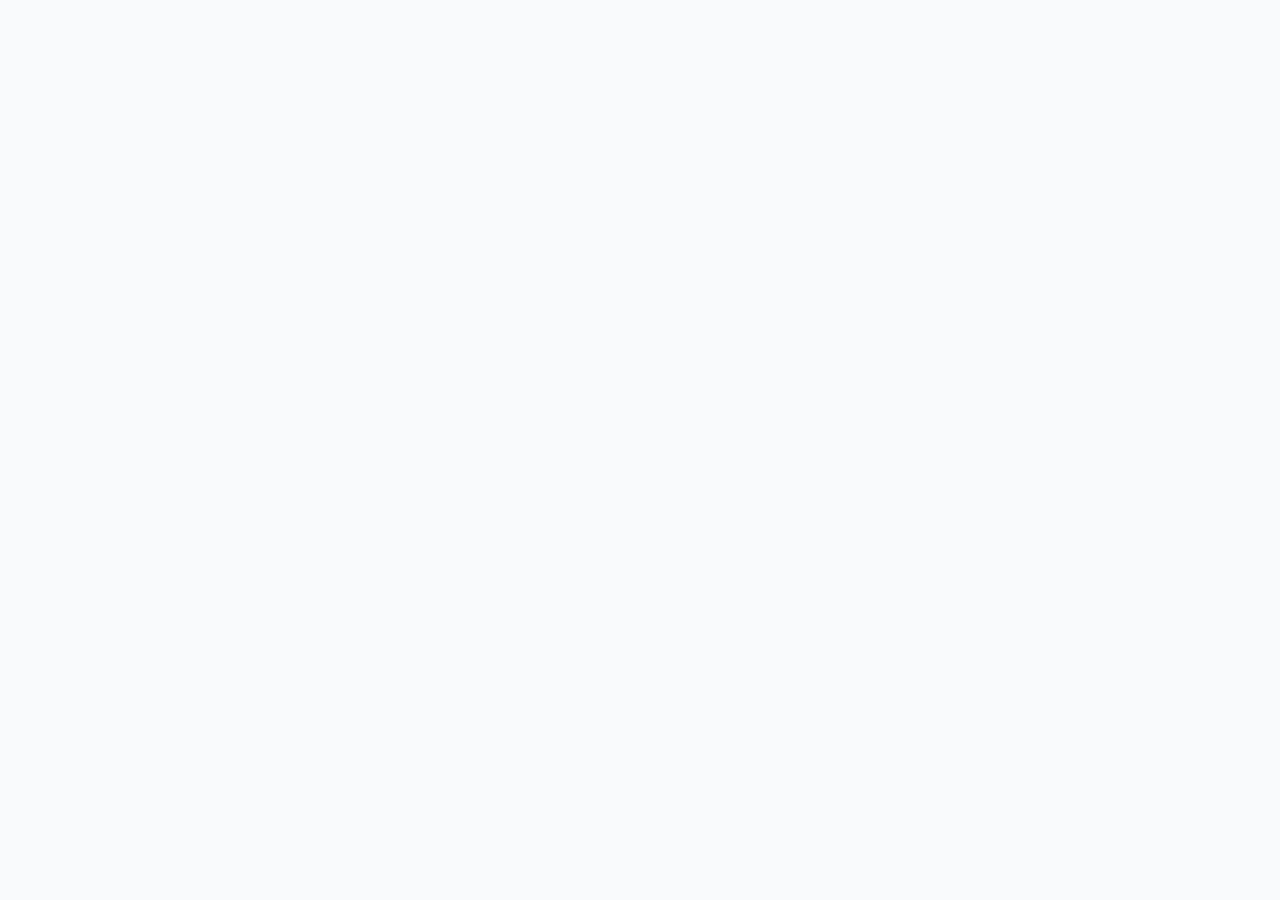
==== index.html @ 82ae1f5d "Update script source in index.html" ====
<!doctype html>
<html lang="id">
  <head>
    <meta charset="UTF-8" />
    <meta name="viewport" content="width=device-width, initial-scale=1.0" />
    <meta name="theme-color" content="#0f2b48" />
    <meta
      name="description"
      content="Sistem Informasi Akademik dan Learning Management System E-Ma'had Aly Serambi Mekkah, Padang Panjang — akademik, perkuliahan, maktabah digital, kemahasantrian, dan riset ilmiah."
    />
    <link rel="icon" type="image/png" href="/assets/images/institution-logo.png" />
    <title>E-Ma'had Aly Serambi Mekkah — SIAKAD</title>
    <script type="module" crossorigin src="/assets/index-BvsuklbU.js"></script>
    <link rel="stylesheet" crossorigin href="/assets/index-DNKOmman.css">
  </head>
  <body>
    <div id="root"></div>
  </body>
</html>
---- assets/index-DNKOmman.css ----
*,:before,:after{--tw-border-spacing-x: 0;--tw-border-spacing-y: 0;--tw-translate-x: 0;--tw-translate-y: 0;--tw-rotate: 0;--tw-skew-x: 0;--tw-skew-y: 0;--tw-scale-x: 1;--tw-scale-y: 1;--tw-pan-x: ;--tw-pan-y: ;--tw-pinch-zoom: ;--tw-scroll-snap-strictness: proximity;--tw-gradient-from-position: ;--tw-gradient-via-position: ;--tw-gradient-to-position: ;--tw-ordinal: ;--tw-slashed-zero: ;--tw-numeric-figure: ;--tw-numeric-spacing: ;--tw-numeric-fraction: ;--tw-ring-inset: ;--tw-ring-offset-width: 0px;--tw-ring-offset-color: #fff;--tw-ring-color: rgb(59 130 246 / .5);--tw-ring-offset-shadow: 0 0 #0000;--tw-ring-shadow: 0 0 #0000;--tw-shadow: 0 0 #0000;--tw-shadow-colored: 0 0 #0000;--tw-blur: ;--tw-brightness: ;--tw-contrast: ;--tw-grayscale: ;--tw-hue-rotate: ;--tw-invert: ;--tw-saturate: ;--tw-sepia: ;--tw-drop-shadow: ;--tw-backdrop-blur: ;--tw-backdrop-brightness: ;--tw-backdrop-contrast: ;--tw-backdrop-grayscale: ;--tw-backdrop-hue-rotate: ;--tw-backdrop-invert: ;--tw-backdrop-opacity: ;--tw-backdrop-saturate: ;--tw-backdrop-sepia: ;--tw-contain-size: ;--tw-contain-layout: ;--tw-contain-paint: ;--tw-contain-style: }::backdrop{--tw-border-spacing-x: 0;--tw-border-spacing-y: 0;--tw-translate-x: 0;--tw-translate-y: 0;--tw-rotate: 0;--tw-skew-x: 0;--tw-skew-y: 0;--tw-scale-x: 1;--tw-scale-y: 1;--tw-pan-x: ;--tw-pan-y: ;--tw-pinch-zoom: ;--tw-scroll-snap-strictness: proximity;--tw-gradient-from-position: ;--tw-gradient-via-position: ;--tw-gradient-to-position: ;--tw-ordinal: ;--tw-slashed-zero: ;--tw-numeric-figure: ;--tw-numeric-spacing: ;--tw-numeric-fraction: ;--tw-ring-inset: ;--tw-ring-offset-width: 0px;--tw-ring-offset-color: #fff;--tw-ring-color: rgb(59 130 246 / .5);--tw-ring-offset-shadow: 0 0 #0000;--tw-ring-shadow: 0 0 #0000;--tw-shadow: 0 0 #0000;--tw-shadow-colored: 0 0 #0000;--tw-blur: ;--tw-brightness: ;--tw-contrast: ;--tw-grayscale: ;--tw-hue-rotate: ;--tw-invert: ;--tw-saturate: ;--tw-sepia: ;--tw-drop-shadow: ;--tw-backdrop-blur: ;--tw-backdrop-brightness: ;--tw-backdrop-contrast: ;--tw-backdrop-grayscale: ;--tw-backdrop-hue-rotate: ;--tw-backdrop-invert: ;--tw-backdrop-opacity: ;--tw-backdrop-saturate: ;--tw-backdrop-sepia: ;--tw-contain-size: ;--tw-contain-layout: ;--tw-contain-paint: ;--tw-contain-style: }*,:before,:after{box-sizing:border-box;border-width:0;border-style:solid;border-color:#e5e7eb}:before,:after{--tw-content: ""}html,:host{line-height:1.5;-webkit-text-size-adjust:100%;-moz-tab-size:4;-o-tab-size:4;tab-size:4;font-family:var(--font-sans);font-feature-settings:normal;font-variation-settings:normal;-webkit-tap-highlight-color:transparent}body{margin:0;line-height:inherit}hr{height:0;color:inherit;border-top-width:1px}abbr:where([title]){-webkit-text-decoration:underline dotted;text-decoration:underline dotted}h1,h2,h3,h4,h5,h6{font-size:inherit;font-weight:inherit}a{color:inherit;text-decoration:inherit}b,strong{font-weight:bolder}code,kbd,samp,pre{font-family:ui-monospace,SFMono-Regular,Menlo,Monaco,Consolas,Liberation Mono,Courier New,monospace;font-feature-settings:normal;font-variation-settings:normal;font-size:1em}small{font-size:80%}sub,sup{font-size:75%;line-height:0;position:relative;vertical-align:baseline}sub{bottom:-.25em}sup{top:-.5em}table{text-indent:0;border-color:inherit;border-collapse:collapse}button,input,optgroup,select,textarea{font-family:inherit;font-feature-settings:inherit;font-variation-settings:inherit;font-size:100%;font-weight:inherit;line-height:inherit;letter-spacing:inherit;color:inherit;margin:0;padding:0}button,select{text-transform:none}button,input:where([type=button]),input:where([type=reset]),input:where([type=submit]){-webkit-appearance:button;background-color:transparent;background-image:none}:-moz-focusring{outline:auto}:-moz-ui-invalid{box-shadow:none}progress{vertical-align:baseline}::-webkit-inner-spin-button,::-webkit-outer-spin-button{height:auto}[type=search]{-webkit-appearance:textfield;outline-offset:-2px}::-webkit-search-decoration{-webkit-appearance:none}::-webkit-file-upload-button{-webkit-appearance:button;font:inherit}summary{display:list-item}blockquote,dl,dd,h1,h2,h3,h4,h5,h6,hr,figure,p,pre{margin:0}fieldset{margin:0;padding:0}legend{padding:0}ol,ul,menu{list-style:none;margin:0;padding:0}dialog{padding:0}textarea{resize:vertical}input::-moz-placeholder,textarea::-moz-placeholder{opacity:1;color:#9ca3af}input::placeholder,textarea::placeholder{opacity:1;color:#9ca3af}button,[role=button]{cursor:pointer}:disabled{cursor:default}img,svg,video,canvas,audio,iframe,embed,object{display:block;vertical-align:middle}img,video{max-width:100%;height:auto}[hidden]:where(:not([hidden=until-found])){display:none}*{border-color:var(--color-border)}html{-webkit-text-size-adjust:100%}body{margin:0;background-color:var(--color-canvas);color:var(--color-ink);font-family:var(--font-sans);font-size:14px;line-height:1.55;-webkit-font-smoothing:antialiased;font-feature-settings:"rlig" 1,"calt" 1}h1,h2,h3,h4{margin:0;color:inherit;text-wrap:balance}p{margin:0}a{color:inherit;text-decoration:none}button{font:inherit;color:inherit;background:none;border:none;cursor:pointer}input,select,textarea{font:inherit;color:inherit}:focus-visible{outline:2px solid var(--color-focus);outline-offset:2px}::-moz-selection{background:var(--color-secondary-soft);color:var(--color-primary)}::selection{background:var(--color-secondary-soft);color:var(--color-primary)}:root{--foto-gedung: url([data-uri])}.\!panel{min-width:0!important}.panel{min-width:0}.grid>*{min-width:0}.tap-target{position:relative}.tap-target:after{content:"";position:absolute;top:-14px;right:-10px;bottom:-14px;left:-10px}.panel>div:first-child a,.panel>div:first-child button{position:relative}.\!panel>div:first-child a,.\!panel>div:first-child button{position:relative!important}.panel>div:first-child a:after,.panel>div:first-child button:after{content:"";position:absolute;top:-12px;right:-8px;bottom:-12px;left:-8px}.\!panel>div:first-child a:after,.\!panel>div:first-child button:after{content:""!important;position:absolute!important;top:-12px!important;right:-8px!important;bottom:-12px!important;left:-8px!important}.\!panel{background:var(--color-surface)!important;border:1px solid var(--color-border)!important;border-radius:var(--radius-lg)!important;box-shadow:var(--shadow-panel)!important}.panel{background:var(--color-surface);border:1px solid var(--color-border);border-radius:var(--radius-lg);box-shadow:var(--shadow-panel)}.tnum{font-variant-numeric:tabular-nums;font-feature-settings:"tnum" 1}.arabic{font-family:var(--font-arabic);direction:rtl;line-height:2;letter-spacing:0}.code-label{font-size:11px;font-weight:600;letter-spacing:.08em;text-transform:uppercase;color:var(--color-ink-muted)}.hero-photo{position:absolute;top:0;right:0;bottom:0;left:0;background-image:var(--foto-gedung);background-size:cover;background-position:center 26%;background-repeat:no-repeat}.login-photo{position:absolute;top:0;right:0;bottom:0;left:0;background-image:var(--foto-gedung);background-size:cover;background-position:center 42%;background-repeat:no-repeat}.login-veil{position:absolute;top:0;right:0;bottom:0;left:0;background:linear-gradient(175deg,#0f2b48d1,#0f2b48e6 45%,#0f2b48f5)}@media (min-width: 1024px){.login-veil{background:linear-gradient(160deg,#0f2b48c7,#0f2b48e0 40%,#0f2b48f2)}}.hero-veil{position:absolute;top:0;right:0;bottom:0;left:0;background:linear-gradient(180deg,#0f2b48b8,#0f2b48db 42%,#0f2b48f2)}@media (min-width: 640px){.login-photo{position:absolute;top:0;right:0;bottom:0;left:0;background-image:var(--foto-gedung);background-size:cover;background-position:center 42%;background-repeat:no-repeat}.login-veil{position:absolute;top:0;right:0;bottom:0;left:0;background:linear-gradient(175deg,#0f2b48d1,#0f2b48e6 45%,#0f2b48f5)}@media (min-width: 1024px){.login-veil{background:linear-gradient(160deg,#0f2b48c7,#0f2b48e0 40%,#0f2b48f2)}}.hero-veil{background:linear-gradient(100deg,#0f2b48f0,#0f2b48e6 38%,#0f2b48a8 70%,#0f2b4861)}}.mihrab-pattern{background-image:repeating-linear-gradient(45deg,rgba(255,255,255,.07) 0px,rgba(255,255,255,.07) 1px,transparent 1px,transparent 22px),repeating-linear-gradient(-45deg,rgba(255,255,255,.07) 0px,rgba(255,255,255,.07) 1px,transparent 1px,transparent 22px)}.paper-plate{background-color:var(--color-sand-paper);border:1px solid #e7dcc7;box-shadow:inset 0 0 0 4px var(--color-sand-paper),inset 0 0 0 5px #e7dcc7}.row-hover:hover{background:var(--color-primary-tint)}.no-scrollbar{scrollbar-width:none}.no-scrollbar::-webkit-scrollbar{display:none}.live-dot{position:relative;display:inline-block;width:8px;height:8px;border-radius:9999px;background:var(--color-lime)}.live-dot:after{content:"";position:absolute;top:-4px;right:-4px;bottom:-4px;left:-4px;border-radius:9999px;background:var(--color-lime);opacity:.2;animation:pulse-ring 2s ease-out infinite}.sr-only{position:absolute;width:1px;height:1px;padding:0;margin:-1px;overflow:hidden;clip:rect(0,0,0,0);white-space:nowrap;border-width:0}.pointer-events-none{pointer-events:none}.pointer-events-auto{pointer-events:auto}.fixed{position:fixed}.absolute{position:absolute}.relative{position:relative}.sticky{position:sticky}.inset-0{top:0;right:0;bottom:0;left:0}.inset-x-0{left:0;right:0}.inset-x-4{left:1rem;right:1rem}.inset-y-0{top:0;bottom:0}.inset-y-2{top:.5rem;bottom:.5rem}.-start-\[26px\]{inset-inline-start:-26px}.bottom-0{bottom:0}.bottom-\[76px\]{bottom:76px}.end-0{inset-inline-end:0px}.end-1{inset-inline-end:.25rem}.end-2{inset-inline-end:.5rem}.end-3{inset-inline-end:.75rem}.start-0{inset-inline-start:0px}.start-0\.5{inset-inline-start:.125rem}.start-2{inset-inline-start:.5rem}.start-3{inset-inline-start:.75rem}.start-\[22px\]{inset-inline-start:22px}.top-0{top:0}.top-0\.5{top:.125rem}.top-1\/2{top:50%}.top-11{top:2.75rem}.top-12{top:3rem}.top-2{top:.5rem}.top-3{top:.75rem}.z-10{z-index:10}.z-30{z-index:30}.z-40{z-index:40}.z-50{z-index:50}.z-\[70\]{z-index:70}.z-\[80\]{z-index:80}.z-\[90\]{z-index:90}.-mx-1{margin-left:-.25rem;margin-right:-.25rem}.mx-2{margin-left:.5rem;margin-right:.5rem}.mx-auto{margin-left:auto;margin-right:auto}.mb-1{margin-bottom:.25rem}.mb-1\.5{margin-bottom:.375rem}.mb-2{margin-bottom:.5rem}.mb-2\.5{margin-bottom:.625rem}.mb-3{margin-bottom:.75rem}.mb-6{margin-bottom:1.5rem}.me-0\.5{margin-inline-end:.125rem}.ml-1{margin-left:.25rem}.ms-auto{margin-inline-start:auto}.mt-0\.5{margin-top:.125rem}.mt-1{margin-top:.25rem}.mt-1\.5{margin-top:.375rem}.mt-2{margin-top:.5rem}.mt-2\.5{margin-top:.625rem}.mt-3{margin-top:.75rem}.mt-4{margin-top:1rem}.mt-5{margin-top:1.25rem}.mt-6{margin-top:1.5rem}.mt-8{margin-top:2rem}.mt-auto{margin-top:auto}.line-clamp-1{overflow:hidden;display:-webkit-box;-webkit-box-orient:vertical;-webkit-line-clamp:1}.line-clamp-2{overflow:hidden;display:-webkit-box;-webkit-box-orient:vertical;-webkit-line-clamp:2}.line-clamp-4{overflow:hidden;display:-webkit-box;-webkit-box-orient:vertical;-webkit-line-clamp:4}.block{display:block}.inline-block{display:inline-block}.flex{display:flex}.inline-flex{display:inline-flex}.table{display:table}.grid{display:grid}.hidden{display:none}.h-0\.5{height:.125rem}.h-1{height:.25rem}.h-1\.5{height:.375rem}.h-10{height:2.5rem}.h-11{height:2.75rem}.h-12{height:3rem}.h-14{height:3.5rem}.h-2{height:.5rem}.h-2\.5{height:.625rem}.h-3{height:.75rem}.h-4{height:1rem}.h-5{height:1.25rem}.h-6{height:1.5rem}.h-8{height:2rem}.h-9{height:2.25rem}.h-\[118px\]{height:118px}.h-\[18px\]{height:18px}.h-\[76px\]{height:76px}.h-full{height:100%}.h-px{height:1px}.max-h-40{max-height:10rem}.max-h-\[280px\]{max-height:280px}.max-h-\[82vh\]{max-height:82vh}.max-h-\[92vh\]{max-height:92vh}.min-h-0{min-height:0px}.min-h-\[44px\]{min-height:44px}.min-h-\[56px\]{min-height:56px}.min-h-\[60vh\]{min-height:60vh}.min-h-\[96px\]{min-height:96px}.min-h-dvh{min-height:100dvh}.min-h-screen{min-height:100vh}.w-1{width:.25rem}.w-1\.5{width:.375rem}.w-1\/2{width:50%}.w-10{width:2.5rem}.w-11{width:2.75rem}.w-12{width:3rem}.w-14{width:3.5rem}.w-16{width:4rem}.w-2{width:.5rem}.w-24{width:6rem}.w-4{width:1rem}.w-5{width:1.25rem}.w-8{width:2rem}.w-9{width:2.25rem}.w-\[18px\]{width:18px}.w-\[260px\]{width:260px}.w-\[264px\]{width:264px}.w-\[280px\]{width:280px}.w-\[300px\]{width:300px}.w-\[360px\]{width:360px}.w-\[3px\]{width:3px}.w-\[46px\]{width:46px}.w-\[62px\]{width:62px}.w-\[72px\]{width:72px}.w-\[76px\]{width:76px}.w-\[84px\]{width:84px}.w-full{width:100%}.w-px{width:1px}.min-w-0{min-width:0px}.min-w-4{min-width:1rem}.min-w-\[520px\]{min-width:520px}.min-w-\[540px\]{min-width:540px}.min-w-\[560px\]{min-width:560px}.min-w-\[900px\]{min-width:900px}.min-w-max{min-width:-moz-max-content;min-width:max-content}.max-w-\[150px\]{max-width:150px}.max-w-\[1600px\]{max-width:1600px}.max-w-\[180px\]{max-width:180px}.max-w-\[220px\]{max-width:220px}.max-w-\[420px\]{max-width:420px}.max-w-\[42px\]{max-width:42px}.max-w-\[460px\]{max-width:460px}.max-w-\[46ch\]{max-width:46ch}.max-w-\[480px\]{max-width:480px}.max-w-\[48ch\]{max-width:48ch}.max-w-\[50ch\]{max-width:50ch}.max-w-\[520px\]{max-width:520px}.max-w-\[58\%\]{max-width:58%}.max-w-\[60\%\]{max-width:60%}.max-w-\[62ch\]{max-width:62ch}.max-w-\[68ch\]{max-width:68ch}.max-w-full{max-width:100%}.flex-1{flex:1 1 0%}.shrink-0{flex-shrink:0}.border-collapse{border-collapse:collapse}.-translate-y-1\/2{--tw-translate-y: -50%;transform:translate(var(--tw-translate-x),var(--tw-translate-y)) rotate(var(--tw-rotate)) skew(var(--tw-skew-x)) skewY(var(--tw-skew-y)) scaleX(var(--tw-scale-x)) scaleY(var(--tw-scale-y))}@keyframes spin{to{transform:rotate(360deg)}}.animate-spin{animation:spin 1s linear infinite}.cursor-not-allowed{cursor:not-allowed}.cursor-pointer{cursor:pointer}.appearance-none{-webkit-appearance:none;-moz-appearance:none;appearance:none}.grid-cols-1{grid-template-columns:repeat(1,minmax(0,1fr))}.grid-cols-2{grid-template-columns:repeat(2,minmax(0,1fr))}.grid-cols-6{grid-template-columns:repeat(6,minmax(0,1fr))}.grid-cols-7{grid-template-columns:repeat(7,minmax(0,1fr))}.flex-col{flex-direction:column}.flex-col-reverse{flex-direction:column-reverse}.flex-wrap{flex-wrap:wrap}.items-start{align-items:flex-start}.items-end{align-items:flex-end}.items-center{align-items:center}.items-baseline{align-items:baseline}.items-stretch{align-items:stretch}.justify-end{justify-content:flex-end}.justify-center{justify-content:center}.justify-between{justify-content:space-between}.gap-0\.5{gap:.125rem}.gap-1{gap:.25rem}.gap-1\.5{gap:.375rem}.gap-2{gap:.5rem}.gap-2\.5{gap:.625rem}.gap-3{gap:.75rem}.gap-3\.5{gap:.875rem}.gap-4{gap:1rem}.gap-5{gap:1.25rem}.gap-6{gap:1.5rem}.gap-x-1\.5{-moz-column-gap:.375rem;column-gap:.375rem}.gap-x-3{-moz-column-gap:.75rem;column-gap:.75rem}.gap-y-0\.5{row-gap:.125rem}.gap-y-1{row-gap:.25rem}.space-y-0>:not([hidden])~:not([hidden]){--tw-space-y-reverse: 0;margin-top:calc(0px * calc(1 - var(--tw-space-y-reverse)));margin-bottom:calc(0px * var(--tw-space-y-reverse))}.space-y-0\.5>:not([hidden])~:not([hidden]){--tw-space-y-reverse: 0;margin-top:calc(.125rem * calc(1 - var(--tw-space-y-reverse)));margin-bottom:calc(.125rem * var(--tw-space-y-reverse))}.space-y-1>:not([hidden])~:not([hidden]){--tw-space-y-reverse: 0;margin-top:calc(.25rem * calc(1 - var(--tw-space-y-reverse)));margin-bottom:calc(.25rem * var(--tw-space-y-reverse))}.space-y-1\.5>:not([hidden])~:not([hidden]){--tw-space-y-reverse: 0;margin-top:calc(.375rem * calc(1 - var(--tw-space-y-reverse)));margin-bottom:calc(.375rem * var(--tw-space-y-reverse))}.space-y-2>:not([hidden])~:not([hidden]){--tw-space-y-reverse: 0;margin-top:calc(.5rem * calc(1 - var(--tw-space-y-reverse)));margin-bottom:calc(.5rem * var(--tw-space-y-reverse))}.space-y-2\.5>:not([hidden])~:not([hidden]){--tw-space-y-reverse: 0;margin-top:calc(.625rem * calc(1 - var(--tw-space-y-reverse)));margin-bottom:calc(.625rem * var(--tw-space-y-reverse))}.space-y-3>:not([hidden])~:not([hidden]){--tw-space-y-reverse: 0;margin-top:calc(.75rem * calc(1 - var(--tw-space-y-reverse)));margin-bottom:calc(.75rem * var(--tw-space-y-reverse))}.space-y-4>:not([hidden])~:not([hidden]){--tw-space-y-reverse: 0;margin-top:calc(1rem * calc(1 - var(--tw-space-y-reverse)));margin-bottom:calc(1rem * var(--tw-space-y-reverse))}.space-y-5>:not([hidden])~:not([hidden]){--tw-space-y-reverse: 0;margin-top:calc(1.25rem * calc(1 - var(--tw-space-y-reverse)));margin-bottom:calc(1.25rem * var(--tw-space-y-reverse))}.space-y-6>:not([hidden])~:not([hidden]){--tw-space-y-reverse: 0;margin-top:calc(1.5rem * calc(1 - var(--tw-space-y-reverse)));margin-bottom:calc(1.5rem * var(--tw-space-y-reverse))}.divide-y>:not([hidden])~:not([hidden]){--tw-divide-y-reverse: 0;border-top-width:calc(1px * calc(1 - var(--tw-divide-y-reverse)));border-bottom-width:calc(1px * var(--tw-divide-y-reverse))}.divide-line>:not([hidden])~:not([hidden]){--tw-divide-opacity: 1;border-color:rgb(var(--color-border-rgb) / var(--tw-divide-opacity, 1))}.overflow-hidden{overflow:hidden}.overflow-x-auto{overflow-x:auto}.overflow-y-auto{overflow-y:auto}.truncate{overflow:hidden;text-overflow:ellipsis;white-space:nowrap}.whitespace-nowrap{white-space:nowrap}.break-words{overflow-wrap:break-word}.break-all{word-break:break-all}.rounded{border-radius:var(--radius-md)}.rounded-\[3px\]{border-radius:3px}.rounded-\[4px\]{border-radius:4px}.rounded-full{border-radius:9999px}.rounded-lg{border-radius:var(--radius-lg)}.rounded-md{border-radius:var(--radius-md)}.rounded-pill{border-radius:var(--radius-pill)}.rounded-sm{border-radius:var(--radius-sm)}.rounded-xl{border-radius:var(--radius-xl)}.rounded-xs{border-radius:var(--radius-xs)}.rounded-t-xl{border-top-left-radius:var(--radius-xl);border-top-right-radius:var(--radius-xl)}.rounded-t-xs{border-top-left-radius:var(--radius-xs);border-top-right-radius:var(--radius-xs)}.border{border-width:1px}.border-b{border-bottom-width:1px}.border-e{border-inline-end-width:1px}.border-s{border-inline-start-width:1px}.border-s-2{border-inline-start-width:2px}.border-t{border-top-width:1px}.border-\[\#e7dcc7\]{--tw-border-opacity: 1;border-color:rgb(231 220 199 / var(--tw-border-opacity, 1))}.border-danger{--tw-border-opacity: 1;border-color:rgb(var(--color-danger-rgb) / var(--tw-border-opacity, 1))}.border-danger\/25{border-color:rgb(var(--color-danger-rgb) / .25)}.border-danger\/30{border-color:rgb(var(--color-danger-rgb) / .3)}.border-gold{--tw-border-opacity: 1;border-color:rgb(var(--color-gold-rgb) / var(--tw-border-opacity, 1))}.border-gold\/25{border-color:rgb(var(--color-gold-rgb) / .25)}.border-gold\/30{border-color:rgb(var(--color-gold-rgb) / .3)}.border-line{--tw-border-opacity: 1;border-color:rgb(var(--color-border-rgb) / var(--tw-border-opacity, 1))}.border-line-strong{--tw-border-opacity: 1;border-color:rgb(var(--color-border-strong-rgb) / var(--tw-border-opacity, 1))}.border-line\/70{border-color:rgb(var(--color-border-rgb) / .7)}.border-primary{--tw-border-opacity: 1;border-color:rgb(var(--color-primary-rgb) / var(--tw-border-opacity, 1))}.border-sand\/60{border-color:rgb(var(--color-sand-rgb) / .6)}.border-secondary{--tw-border-opacity: 1;border-color:rgb(var(--color-secondary-rgb) / var(--tw-border-opacity, 1))}.border-secondary-fixed\/60{border-color:rgb(var(--color-secondary-fixed-rgb) / .6)}.border-secondary\/25{border-color:rgb(var(--color-secondary-rgb) / .25)}.border-secondary\/30{border-color:rgb(var(--color-secondary-rgb) / .3)}.border-success\/30{border-color:rgb(var(--color-success-rgb) / .3)}.border-transparent{border-color:transparent}.border-warning\/40{border-color:rgb(var(--color-warning-rgb) / .4)}.border-white\/10{border-color:#ffffff1a}.border-white\/15{border-color:#ffffff26}.border-white\/25{border-color:#ffffff40}.border-white\/30{border-color:#ffffff4d}.border-white\/35{border-color:#ffffff59}.bg-\[\#e7dcc7\]{--tw-bg-opacity: 1;background-color:rgb(231 220 199 / var(--tw-bg-opacity, 1))}.bg-canvas{--tw-bg-opacity: 1;background-color:rgb(var(--color-canvas-rgb) / var(--tw-bg-opacity, 1))}.bg-current{background-color:currentColor}.bg-danger{--tw-bg-opacity: 1;background-color:rgb(var(--color-danger-rgb) / var(--tw-bg-opacity, 1))}.bg-danger-soft{--tw-bg-opacity: 1;background-color:rgb(var(--color-danger-soft-rgb) / var(--tw-bg-opacity, 1))}.bg-gold{--tw-bg-opacity: 1;background-color:rgb(var(--color-gold-rgb) / var(--tw-bg-opacity, 1))}.bg-gold\/70{background-color:rgb(var(--color-gold-rgb) / .7)}.bg-lime{--tw-bg-opacity: 1;background-color:rgb(var(--color-lime-rgb) / var(--tw-bg-opacity, 1))}.bg-line{--tw-bg-opacity: 1;background-color:rgb(var(--color-border-rgb) / var(--tw-bg-opacity, 1))}.bg-line-strong{--tw-bg-opacity: 1;background-color:rgb(var(--color-border-strong-rgb) / var(--tw-bg-opacity, 1))}.bg-overlay{background-color:var(--color-overlay)}.bg-primary{--tw-bg-opacity: 1;background-color:rgb(var(--color-primary-rgb) / var(--tw-bg-opacity, 1))}.bg-primary-soft{--tw-bg-opacity: 1;background-color:rgb(var(--color-primary-soft-rgb) / var(--tw-bg-opacity, 1))}.bg-primary-tint{--tw-bg-opacity: 1;background-color:rgb(var(--color-primary-tint-rgb) / var(--tw-bg-opacity, 1))}.bg-sand{--tw-bg-opacity: 1;background-color:rgb(var(--color-sand-rgb) / var(--tw-bg-opacity, 1))}.bg-sand-paper{--tw-bg-opacity: 1;background-color:rgb(var(--color-sand-paper-rgb) / var(--tw-bg-opacity, 1))}.bg-secondary{--tw-bg-opacity: 1;background-color:rgb(var(--color-secondary-rgb) / var(--tw-bg-opacity, 1))}.bg-secondary-fixed{--tw-bg-opacity: 1;background-color:rgb(var(--color-secondary-fixed-rgb) / var(--tw-bg-opacity, 1))}.bg-secondary-soft{--tw-bg-opacity: 1;background-color:rgb(var(--color-secondary-soft-rgb) / var(--tw-bg-opacity, 1))}.bg-secondary-soft\/50{background-color:rgb(var(--color-secondary-soft-rgb) / .5)}.bg-slate{--tw-bg-opacity: 1;background-color:rgb(var(--color-slate-rgb) / var(--tw-bg-opacity, 1))}.bg-success-soft{--tw-bg-opacity: 1;background-color:rgb(var(--color-success-soft-rgb) / var(--tw-bg-opacity, 1))}.bg-success-soft\/60{background-color:rgb(var(--color-success-soft-rgb) / .6)}.bg-sunken{--tw-bg-opacity: 1;background-color:rgb(var(--color-sunken-rgb) / var(--tw-bg-opacity, 1))}.bg-sunken\/40{background-color:rgb(var(--color-sunken-rgb) / .4)}.bg-sunken\/50{background-color:rgb(var(--color-sunken-rgb) / .5)}.bg-sunken\/60{background-color:rgb(var(--color-sunken-rgb) / .6)}.bg-surface{--tw-bg-opacity: 1;background-color:rgb(var(--color-surface-rgb) / var(--tw-bg-opacity, 1))}.bg-surface\/95{background-color:rgb(var(--color-surface-rgb) / .95)}.bg-transparent{background-color:transparent}.bg-warning-soft{--tw-bg-opacity: 1;background-color:rgb(var(--color-warning-soft-rgb) / var(--tw-bg-opacity, 1))}.bg-white{--tw-bg-opacity: 1;background-color:rgb(255 255 255 / var(--tw-bg-opacity, 1))}.bg-white\/10{background-color:#ffffff1a}.bg-white\/15{background-color:#ffffff26}.bg-white\/5{background-color:#ffffff0d}.bg-white\/60{background-color:#fff9}.fill-gold{fill:rgb(var(--color-gold-rgb) / 1)}.object-contain{-o-object-fit:contain;object-fit:contain}.p-0{padding:0}.p-0\.5{padding:.125rem}.p-1{padding:.25rem}.p-1\.5{padding:.375rem}.p-2{padding:.5rem}.p-3{padding:.75rem}.p-3\.5{padding:.875rem}.p-4{padding:1rem}.p-5{padding:1.25rem}.\!px-0{padding-left:0!important;padding-right:0!important}.\!px-3\.5{padding-left:.875rem!important;padding-right:.875rem!important}.\!px-4{padding-left:1rem!important;padding-right:1rem!important}.\!py-0{padding-top:0!important;padding-bottom:0!important}.\!py-3{padding-top:.75rem!important;padding-bottom:.75rem!important}.\!py-3\.5{padding-top:.875rem!important;padding-bottom:.875rem!important}.px-1{padding-left:.25rem;padding-right:.25rem}.px-1\.5{padding-left:.375rem;padding-right:.375rem}.px-2{padding-left:.5rem;padding-right:.5rem}.px-2\.5{padding-left:.625rem;padding-right:.625rem}.px-3{padding-left:.75rem;padding-right:.75rem}.px-3\.5{padding-left:.875rem;padding-right:.875rem}.px-4{padding-left:1rem;padding-right:1rem}.px-5{padding-left:1.25rem;padding-right:1.25rem}.px-6{padding-left:1.5rem;padding-right:1.5rem}.py-0\.5{padding-top:.125rem;padding-bottom:.125rem}.py-1{padding-top:.25rem;padding-bottom:.25rem}.py-1\.5{padding-top:.375rem;padding-bottom:.375rem}.py-10{padding-top:2.5rem;padding-bottom:2.5rem}.py-12{padding-top:3rem;padding-bottom:3rem}.py-2{padding-top:.5rem;padding-bottom:.5rem}.py-2\.5{padding-top:.625rem;padding-bottom:.625rem}.py-3{padding-top:.75rem;padding-bottom:.75rem}.py-3\.5{padding-top:.875rem;padding-bottom:.875rem}.py-4{padding-top:1rem;padding-bottom:1rem}.py-6{padding-top:1.5rem;padding-bottom:1.5rem}.py-8{padding-top:2rem;padding-bottom:2rem}.pb-0\.5{padding-bottom:.125rem}.pb-1{padding-bottom:.25rem}.pb-10{padding-bottom:2.5rem}.pb-2{padding-bottom:.5rem}.pb-24{padding-bottom:6rem}.pb-3{padding-bottom:.75rem}.pb-4{padding-bottom:1rem}.pb-\[calc\(16px\+env\(safe-area-inset-bottom\)\)\]{padding-bottom:calc(16px + env(safe-area-inset-bottom))}.pb-\[env\(safe-area-inset-bottom\)\]{padding-bottom:env(safe-area-inset-bottom)}.pe-11{padding-inline-end:2.75rem}.pr-9{padding-right:2.25rem}.ps-3{padding-inline-start:.75rem}.ps-4{padding-inline-start:1rem}.ps-9{padding-inline-start:2.25rem}.pt-1{padding-top:.25rem}.pt-1\.5{padding-top:.375rem}.pt-2{padding-top:.5rem}.pt-2\.5{padding-top:.625rem}.pt-3{padding-top:.75rem}.pt-4{padding-top:1rem}.pt-5{padding-top:1.25rem}.pt-6{padding-top:1.5rem}.pt-8{padding-top:2rem}.text-left{text-align:left}.text-center{text-align:center}.text-right{text-align:right}.align-top{vertical-align:top}.align-middle{vertical-align:middle}.font-mono{font-family:ui-monospace,SFMono-Regular,Menlo,Monaco,Consolas,Liberation Mono,Courier New,monospace}.text-\[10px\]{font-size:10px}.text-\[11px\]{font-size:11px}.text-\[12px\]{font-size:12px}.text-\[13px\]{font-size:13px}.text-\[15px\]{font-size:15px}.text-\[16px\]{font-size:16px}.text-\[17px\]{font-size:17px}.text-\[20px\]{font-size:20px}.text-\[22px\]{font-size:22px}.text-\[24px\]{font-size:24px}.text-\[26px\]{font-size:26px}.text-\[28px\]{font-size:28px}.text-\[38px\]{font-size:38px}.text-\[8px\]{font-size:8px}.text-\[9px\]{font-size:9px}.text-body-lg{font-size:16px;line-height:1.6}.text-body-md{font-size:14px;line-height:1.55}.text-body-sm{font-size:13px;line-height:1.5}.text-headline-md{font-size:20px;line-height:1.3;letter-spacing:-.01em;font-weight:700}.text-headline-sm{font-size:16px;line-height:1.4;font-weight:700}.text-label{font-size:14px;line-height:1.4;font-weight:600}.text-label-md{font-size:12px;line-height:1.4;font-weight:600}.font-bold{font-weight:700}.font-extrabold{font-weight:800}.font-medium{font-weight:500}.font-semibold{font-weight:600}.uppercase{text-transform:uppercase}.capitalize{text-transform:capitalize}.italic{font-style:italic}.leading-\[1\.15\]{line-height:1.15}.leading-\[1\.9\]{line-height:1.9}.leading-none{line-height:1}.leading-relaxed{line-height:1.625}.leading-snug{line-height:1.375}.leading-tight{line-height:1.25}.tracking-\[-0\.01em\]{letter-spacing:-.01em}.tracking-\[-0\.02em\]{letter-spacing:-.02em}.tracking-\[0\.06em\]{letter-spacing:.06em}.tracking-\[0\.08em\]{letter-spacing:.08em}.tracking-\[0\.12em\]{letter-spacing:.12em}.tracking-\[0\.14em\]{letter-spacing:.14em}.tracking-\[0\.16em\]{letter-spacing:.16em}.tracking-\[0\.1em\]{letter-spacing:.1em}.tracking-\[0\.22em\]{letter-spacing:.22em}.tracking-\[0\.24em\]{letter-spacing:.24em}.tracking-wide{letter-spacing:.025em}.text-danger{--tw-text-opacity: 1;color:rgb(var(--color-danger-rgb) / var(--tw-text-opacity, 1))}.text-gold{--tw-text-opacity: 1;color:rgb(var(--color-gold-rgb) / var(--tw-text-opacity, 1))}.text-gold-ink{--tw-text-opacity: 1;color:rgb(var(--color-gold-ink-rgb) / var(--tw-text-opacity, 1))}.text-gold-ink\/60{color:rgb(var(--color-gold-ink-rgb) / .6)}.text-gold-ink\/85{color:rgb(var(--color-gold-ink-rgb) / .85)}.text-ink{--tw-text-opacity: 1;color:rgb(var(--color-ink-rgb) / var(--tw-text-opacity, 1))}.text-ink-muted{--tw-text-opacity: 1;color:rgb(var(--color-ink-muted-rgb) / var(--tw-text-opacity, 1))}.text-ink-secondary{--tw-text-opacity: 1;color:rgb(var(--color-ink-secondary-rgb) / var(--tw-text-opacity, 1))}.text-line-strong{--tw-text-opacity: 1;color:rgb(var(--color-border-strong-rgb) / var(--tw-text-opacity, 1))}.text-on-primary{--tw-text-opacity: 1;color:rgb(var(--color-on-primary-rgb) / var(--tw-text-opacity, 1))}.text-on-primary-muted{--tw-text-opacity: 1;color:rgb(var(--color-on-primary-muted-rgb) / var(--tw-text-opacity, 1))}.text-on-primary-muted\/70{color:rgb(var(--color-on-primary-muted-rgb) / .7)}.text-on-primary-muted\/80{color:rgb(var(--color-on-primary-muted-rgb) / .8)}.text-on-secondary{--tw-text-opacity: 1;color:rgb(var(--color-on-secondary-rgb) / var(--tw-text-opacity, 1))}.text-primary{--tw-text-opacity: 1;color:rgb(var(--color-primary-rgb) / var(--tw-text-opacity, 1))}.text-sand{--tw-text-opacity: 1;color:rgb(var(--color-sand-rgb) / var(--tw-text-opacity, 1))}.text-secondary{--tw-text-opacity: 1;color:rgb(var(--color-secondary-rgb) / var(--tw-text-opacity, 1))}.text-secondary-fixed{--tw-text-opacity: 1;color:rgb(var(--color-secondary-fixed-rgb) / var(--tw-text-opacity, 1))}.text-secondary-fixed\/90{color:rgb(var(--color-secondary-fixed-rgb) / .9)}.text-secondary\/85{color:rgb(var(--color-secondary-rgb) / .85)}.text-success{--tw-text-opacity: 1;color:rgb(var(--color-success-rgb) / var(--tw-text-opacity, 1))}.text-warning{--tw-text-opacity: 1;color:rgb(var(--color-warning-rgb) / var(--tw-text-opacity, 1))}.text-white{--tw-text-opacity: 1;color:rgb(255 255 255 / var(--tw-text-opacity, 1))}.text-white\/80{color:#fffc}.text-white\/90{color:#ffffffe6}.underline{text-decoration-line:underline}.accent-\[rgb\(var\(--color-primary-rgb\)\)\]{accent-color:rgb(var(--color-primary-rgb))}.accent-secondary{accent-color:rgb(var(--color-secondary-rgb) / 1)}.opacity-25{opacity:.25}.opacity-30{opacity:.3}.opacity-70{opacity:.7}.shadow-modal{--tw-shadow: var(--shadow-modal);--tw-shadow-colored: var(--shadow-modal);box-shadow:var(--tw-ring-offset-shadow, 0 0 #0000),var(--tw-ring-shadow, 0 0 #0000),var(--tw-shadow)}.shadow-panel{--tw-shadow: var(--shadow-panel);--tw-shadow-colored: var(--shadow-panel);box-shadow:var(--tw-ring-offset-shadow, 0 0 #0000),var(--tw-ring-shadow, 0 0 #0000),var(--tw-shadow)}.shadow-raised{--tw-shadow: var(--shadow-raised);--tw-shadow-colored: var(--shadow-raised);box-shadow:var(--tw-ring-offset-shadow, 0 0 #0000),var(--tw-ring-shadow, 0 0 #0000),var(--tw-shadow)}.shadow-sm{--tw-shadow: 0 1px 2px 0 rgb(0 0 0 / .05);--tw-shadow-colored: 0 1px 2px 0 var(--tw-shadow-color);box-shadow:var(--tw-ring-offset-shadow, 0 0 #0000),var(--tw-ring-shadow, 0 0 #0000),var(--tw-shadow)}.ring-1{--tw-ring-offset-shadow: var(--tw-ring-inset) 0 0 0 var(--tw-ring-offset-width) var(--tw-ring-offset-color);--tw-ring-shadow: var(--tw-ring-inset) 0 0 0 calc(1px + var(--tw-ring-offset-width)) var(--tw-ring-color);box-shadow:var(--tw-ring-offset-shadow),var(--tw-ring-shadow),var(--tw-shadow, 0 0 #0000)}.ring-4{--tw-ring-offset-shadow: var(--tw-ring-inset) 0 0 0 var(--tw-ring-offset-width) var(--tw-ring-offset-color);--tw-ring-shadow: var(--tw-ring-inset) 0 0 0 calc(4px + var(--tw-ring-offset-width)) var(--tw-ring-color);box-shadow:var(--tw-ring-offset-shadow),var(--tw-ring-shadow),var(--tw-shadow, 0 0 #0000)}.ring-danger\/30{--tw-ring-color: rgb(var(--color-danger-rgb) / .3)}.ring-gold\/25{--tw-ring-color: rgb(var(--color-gold-rgb) / .25)}.ring-gold\/40{--tw-ring-color: rgb(var(--color-gold-rgb) / .4)}.ring-gold\/50{--tw-ring-color: rgb(var(--color-gold-rgb) / .5)}.ring-white\/10{--tw-ring-color: rgb(255 255 255 / .1)}.filter{filter:var(--tw-blur) var(--tw-brightness) var(--tw-contrast) var(--tw-grayscale) var(--tw-hue-rotate) var(--tw-invert) var(--tw-saturate) var(--tw-sepia) var(--tw-drop-shadow)}.backdrop-blur-sm{--tw-backdrop-blur: blur(4px);-webkit-backdrop-filter:var(--tw-backdrop-blur) var(--tw-backdrop-brightness) var(--tw-backdrop-contrast) var(--tw-backdrop-grayscale) var(--tw-backdrop-hue-rotate) var(--tw-backdrop-invert) var(--tw-backdrop-opacity) var(--tw-backdrop-saturate) var(--tw-backdrop-sepia);backdrop-filter:var(--tw-backdrop-blur) var(--tw-backdrop-brightness) var(--tw-backdrop-contrast) var(--tw-backdrop-grayscale) var(--tw-backdrop-hue-rotate) var(--tw-backdrop-invert) var(--tw-backdrop-opacity) var(--tw-backdrop-saturate) var(--tw-backdrop-sepia)}.transition-all{transition-property:all;transition-timing-function:cubic-bezier(.4,0,.2,1);transition-duration:.15s}.transition-colors{transition-property:color,background-color,border-color,text-decoration-color,fill,stroke;transition-timing-function:cubic-bezier(.4,0,.2,1);transition-duration:.15s}.transition-shadow{transition-property:box-shadow;transition-timing-function:cubic-bezier(.4,0,.2,1);transition-duration:.15s}.ease-out{transition-timing-function:cubic-bezier(0,0,.2,1)}.\[mask-image\:linear-gradient\(to_left\,black\,transparent\)\]{-webkit-mask-image:linear-gradient(to left,black,transparent);mask-image:linear-gradient(to left,black,transparent)}@font-face{font-family:Plus Jakarta Sans;src:url(/fonts/jakarta-latin-var.woff2) format("woff2");font-weight:200 800;font-style:normal;font-display:swap}@font-face{font-family:Amiri;src:url(/fonts/amiri-arabic-400.woff2) format("woff2");font-weight:400;font-style:normal;font-display:swap;unicode-range:U+0600-06FF,U+0750-077F,U+0870-088E,U+0890-0891,U+0898-08E1,U+08E3-08FF,U+200C-200E,U+2010-2011,U+204F,U+2E41,U+FB50-FDFF,U+FE70-FE74,U+FE76-FEFC}@font-face{font-family:Amiri;src:url(/fonts/amiri-arabic-700.woff2) format("woff2");font-weight:700;font-style:normal;font-display:swap;unicode-range:U+0600-06FF,U+0750-077F,U+0870-088E,U+0890-0891,U+0898-08E1,U+08E3-08FF,U+200C-200E,U+2010-2011,U+204F,U+2E41,U+FB50-FDFF,U+FE70-FE74,U+FE76-FEFC}:root{--color-primary: #0f2b48;--color-primary-hover: #173d61;--color-primary-pressed: #0a1f35;--color-on-primary: #ffffff;--color-on-primary-muted: #a8bccf;--color-primary-soft: #e8eef5;--color-primary-tint: #f2f6fa;--color-secondary: #006a61;--color-secondary-hover: #00544d;--color-secondary-soft: #e4f1ee;--color-secondary-fixed: #89f5e7;--color-disabled-ink: #94a3b8;--color-on-secondary: #ffffff;--color-lime: #84cc16;--color-lime-bright: #acf847;--color-lime-ink: #3f6212;--color-gold: #d97706;--color-gold-ink: #92400e;--color-sand: #fef3c7;--color-sand-paper: #fbf7ef;--color-canvas: #f8fafc;--color-surface: #ffffff;--color-sunken: #f1f5f9;--color-border: #e2e8f0;--color-border-strong: #cbd5e1;--color-ink: #101f30;--color-ink-secondary: #3f4f63;--color-ink-muted: #5a6b80;--color-slate: #64748b;--color-success: #006a61;--color-success-soft: #e4f1ee;--color-warning: #d97706;--color-warning-soft: #fef3c7;--color-danger: #b42318;--color-danger-soft: #fee4e2;--color-info: #173d61;--color-info-soft: #e8eef5;--color-overlay: rgba(15, 43, 72, .55);--color-focus: #006a61;--color-primary-rgb: 15 43 72;--color-primary-hover-rgb: 23 61 97;--color-primary-pressed-rgb: 10 31 53;--color-on-primary-rgb: 255 255 255;--color-on-primary-muted-rgb: 168 188 207;--color-primary-soft-rgb: 232 238 245;--color-primary-tint-rgb: 242 246 250;--color-secondary-rgb: 0 106 97;--color-secondary-hover-rgb: 0 84 77;--color-secondary-soft-rgb: 228 241 238;--color-secondary-fixed-rgb: 137 245 231;--color-disabled-ink-rgb: 148 163 184;--color-on-secondary-rgb: 255 255 255;--color-lime-rgb: 132 204 22;--color-lime-bright-rgb: 172 248 71;--color-lime-ink-rgb: 63 98 18;--color-gold-rgb: 217 119 6;--color-gold-ink-rgb: 146 64 14;--color-sand-rgb: 254 243 199;--color-sand-paper-rgb: 251 247 239;--color-canvas-rgb: 248 250 252;--color-surface-rgb: 255 255 255;--color-sunken-rgb: 241 245 249;--color-border-rgb: 226 232 240;--color-border-strong-rgb: 203 213 225;--color-ink-rgb: 16 31 48;--color-ink-secondary-rgb: 63 79 99;--color-ink-muted-rgb: 90 107 128;--color-slate-rgb: 100 116 139;--color-success-rgb: 0 106 97;--color-success-soft-rgb: 228 241 238;--color-warning-rgb: 217 119 6;--color-warning-soft-rgb: 254 243 199;--color-danger-rgb: 180 35 24;--color-danger-soft-rgb: 254 228 226;--color-info-rgb: 23 61 97;--color-info-soft-rgb: 232 238 245;--color-focus-rgb: 0 106 97;--radius-xs: 4px;--radius-sm: 6px;--radius-md: 8px;--radius-lg: 12px;--radius-xl: 16px;--radius-pill: 9999px;--shadow-panel: 0 1px 2px rgba(15, 43, 72, .05);--shadow-raised: 0 8px 24px rgba(15, 43, 72, .08);--shadow-chrome: 0 4px 12px rgba(15, 43, 72, .04);--shadow-modal: 0 24px 48px rgba(10, 31, 53, .18);--font-sans: "Plus Jakarta Sans", system-ui, -apple-system, "Segoe UI", Roboto, Arial, sans-serif;--font-arabic: "Amiri", "Scheherazade New", serif}@keyframes shimmer{0%,to{opacity:.55}50%{opacity:1}}@keyframes pulse-ring{0%{transform:scale(.9);opacity:.25}70%{transform:scale(1.6);opacity:0}to{opacity:0}}@keyframes slide-in{0%{transform:translate(24px);opacity:0}to{transform:translate(0);opacity:1}}@media (prefers-reduced-motion: reduce){*,*:before,*:after{animation-duration:.001ms!important;animation-iteration-count:1!important;transition-duration:.001ms!important}}@media (min-width: 768px){.md\:grid>*{min-width:0}}@media (min-width: 1024px){.lg\:grid>*{min-width:0}}.placeholder\:text-ink-muted::-moz-placeholder{--tw-text-opacity: 1;color:rgb(var(--color-ink-muted-rgb) / var(--tw-text-opacity, 1))}.placeholder\:text-ink-muted::placeholder{--tw-text-opacity: 1;color:rgb(var(--color-ink-muted-rgb) / var(--tw-text-opacity, 1))}.last\:mb-0:last-child{margin-bottom:0}.last\:border-0:last-child{border-width:0px}.last\:pb-0:last-child{padding-bottom:0}.focus-within\:border-secondary:focus-within{--tw-border-opacity: 1;border-color:rgb(var(--color-secondary-rgb) / var(--tw-border-opacity, 1))}.hover\:border-line-strong:hover{--tw-border-opacity: 1;border-color:rgb(var(--color-border-strong-rgb) / var(--tw-border-opacity, 1))}.hover\:border-primary\/40:hover{border-color:rgb(var(--color-primary-rgb) / .4)}.hover\:bg-danger-soft:hover{--tw-bg-opacity: 1;background-color:rgb(var(--color-danger-soft-rgb) / var(--tw-bg-opacity, 1))}.hover\:bg-primary-hover:hover{--tw-bg-opacity: 1;background-color:rgb(var(--color-primary-hover-rgb) / var(--tw-bg-opacity, 1))}.hover\:bg-primary-soft:hover{--tw-bg-opacity: 1;background-color:rgb(var(--color-primary-soft-rgb) / var(--tw-bg-opacity, 1))}.hover\:bg-primary-tint:hover{--tw-bg-opacity: 1;background-color:rgb(var(--color-primary-tint-rgb) / var(--tw-bg-opacity, 1))}.hover\:bg-secondary-hover:hover{--tw-bg-opacity: 1;background-color:rgb(var(--color-secondary-hover-rgb) / var(--tw-bg-opacity, 1))}.hover\:bg-sunken:hover{--tw-bg-opacity: 1;background-color:rgb(var(--color-sunken-rgb) / var(--tw-bg-opacity, 1))}.hover\:bg-surface:hover{--tw-bg-opacity: 1;background-color:rgb(var(--color-surface-rgb) / var(--tw-bg-opacity, 1))}.hover\:bg-white:hover{--tw-bg-opacity: 1;background-color:rgb(255 255 255 / var(--tw-bg-opacity, 1))}.hover\:bg-white\/10:hover{background-color:#ffffff1a}.hover\:bg-white\/5:hover{background-color:#ffffff0d}.hover\:text-danger:hover{--tw-text-opacity: 1;color:rgb(var(--color-danger-rgb) / var(--tw-text-opacity, 1))}.hover\:text-ink:hover{--tw-text-opacity: 1;color:rgb(var(--color-ink-rgb) / var(--tw-text-opacity, 1))}.hover\:text-primary:hover{--tw-text-opacity: 1;color:rgb(var(--color-primary-rgb) / var(--tw-text-opacity, 1))}.hover\:text-secondary:hover{--tw-text-opacity: 1;color:rgb(var(--color-secondary-rgb) / var(--tw-text-opacity, 1))}.hover\:text-white:hover{--tw-text-opacity: 1;color:rgb(255 255 255 / var(--tw-text-opacity, 1))}.hover\:underline:hover{text-decoration-line:underline}.hover\:brightness-95:hover{--tw-brightness: brightness(.95);filter:var(--tw-blur) var(--tw-brightness) var(--tw-contrast) var(--tw-grayscale) var(--tw-hue-rotate) var(--tw-invert) var(--tw-saturate) var(--tw-sepia) var(--tw-drop-shadow)}.focus\:border-danger:focus{--tw-border-opacity: 1;border-color:rgb(var(--color-danger-rgb) / var(--tw-border-opacity, 1))}.focus\:border-secondary:focus{--tw-border-opacity: 1;border-color:rgb(var(--color-secondary-rgb) / var(--tw-border-opacity, 1))}.focus\:outline-none:focus{outline:2px solid transparent;outline-offset:2px}.focus\:ring-2:focus{--tw-ring-offset-shadow: var(--tw-ring-inset) 0 0 0 var(--tw-ring-offset-width) var(--tw-ring-offset-color);--tw-ring-shadow: var(--tw-ring-inset) 0 0 0 calc(2px + var(--tw-ring-offset-width)) var(--tw-ring-color);box-shadow:var(--tw-ring-offset-shadow),var(--tw-ring-shadow),var(--tw-shadow, 0 0 #0000)}.focus\:ring-secondary\/25:focus{--tw-ring-color: rgb(var(--color-secondary-rgb) / .25)}.active\:bg-primary-pressed:active{--tw-bg-opacity: 1;background-color:rgb(var(--color-primary-pressed-rgb) / var(--tw-bg-opacity, 1))}.disabled\:cursor-default:disabled{cursor:default}.disabled\:cursor-not-allowed:disabled{cursor:not-allowed}.disabled\:border-line:disabled{--tw-border-opacity: 1;border-color:rgb(var(--color-border-rgb) / var(--tw-border-opacity, 1))}.disabled\:bg-sunken:disabled{--tw-bg-opacity: 1;background-color:rgb(var(--color-sunken-rgb) / var(--tw-bg-opacity, 1))}.disabled\:text-ink-muted:disabled{--tw-text-opacity: 1;color:rgb(var(--color-ink-muted-rgb) / var(--tw-text-opacity, 1))}.disabled\:opacity-40:disabled{opacity:.4}.disabled\:opacity-60:disabled{opacity:.6}@media (min-width: 640px){.sm\:col-span-2{grid-column:span 2 / span 2}.sm\:me-auto{margin-inline-end:auto}.sm\:ms-auto{margin-inline-start:auto}.sm\:block{display:block}.sm\:flex{display:flex}.sm\:inline-flex{display:inline-flex}.sm\:hidden{display:none}.sm\:h-8{height:2rem}.sm\:h-9{height:2.25rem}.sm\:h-\[136px\]{height:136px}.sm\:w-8{width:2rem}.sm\:w-9{width:2.25rem}.sm\:w-\[190px\]{width:190px}.sm\:w-\[96px\]{width:96px}.sm\:w-auto{width:auto}.sm\:min-w-\[200px\]{min-width:200px}.sm\:max-w-\[320px\]{max-width:320px}.sm\:max-w-\[340px\]{max-width:340px}.sm\:max-w-\[560px\]{max-width:560px}.sm\:max-w-\[720px\]{max-width:720px}.sm\:flex-1{flex:1 1 0%}.sm\:grid-cols-2{grid-template-columns:repeat(2,minmax(0,1fr))}.sm\:grid-cols-3{grid-template-columns:repeat(3,minmax(0,1fr))}.sm\:flex-row{flex-direction:row}.sm\:items-start{align-items:flex-start}.sm\:items-center{align-items:center}.sm\:justify-end{justify-content:flex-end}.sm\:justify-between{justify-content:space-between}.sm\:gap-4{gap:1rem}.sm\:rounded-xl{border-radius:var(--radius-xl)}.sm\:border-0{border-width:0px}.sm\:border-l{border-left-width:1px}.sm\:border-t-0{border-top-width:0px}.sm\:p-4{padding:1rem}.sm\:p-5{padding:1.25rem}.sm\:p-6{padding:1.5rem}.sm\:p-7{padding:1.75rem}.sm\:px-5{padding-left:1.25rem;padding-right:1.25rem}.sm\:px-7{padding-left:1.75rem;padding-right:1.75rem}.sm\:px-8{padding-left:2rem;padding-right:2rem}.sm\:pt-0{padding-top:0}.sm\:text-\[24px\]{font-size:24px}.sm\:text-\[26px\]{font-size:26px}}@media (min-width: 768px){.md\:inset-x-auto{left:auto;right:auto}.md\:bottom-6{bottom:1.5rem}.md\:end-6{inset-inline-end:1.5rem}.md\:block{display:block}.md\:flex{display:flex}.md\:grid{display:grid}.md\:hidden{display:none}.md\:h-16{height:4rem}.md\:min-h-\[76px\]{min-height:76px}.md\:w-\[360px\]{width:360px}.md\:grid-cols-2{grid-template-columns:repeat(2,minmax(0,1fr))}.md\:px-6{padding-left:1.5rem;padding-right:1.5rem}.md\:pb-10{padding-bottom:2.5rem}.md\:ps-\[72px\]{padding-inline-start:72px}.md\:pt-6{padding-top:1.5rem}.md\:text-headline-md{font-size:20px;line-height:1.3;letter-spacing:-.01em;font-weight:700}}@media (min-width: 1024px){.lg\:block{display:block}.lg\:flex{display:flex}.lg\:inline-flex{display:inline-flex}.lg\:grid{display:grid}.lg\:hidden{display:none}.lg\:w-\[280px\]{width:280px}.lg\:grid-cols-2{grid-template-columns:repeat(2,minmax(0,1fr))}.lg\:grid-cols-3{grid-template-columns:repeat(3,minmax(0,1fr))}.lg\:grid-cols-4{grid-template-columns:repeat(4,minmax(0,1fr))}.lg\:grid-cols-\[1\.15fr_1fr\]{grid-template-columns:1.15fr 1fr}.lg\:grid-cols-\[1\.1fr_0\.9fr\]{grid-template-columns:1.1fr .9fr}.lg\:grid-cols-\[1\.2fr_1fr\]{grid-template-columns:1.2fr 1fr}.lg\:grid-cols-\[1\.3fr_1fr\]{grid-template-columns:1.3fr 1fr}.lg\:grid-cols-\[1\.4fr_1fr\]{grid-template-columns:1.4fr 1fr}.lg\:grid-cols-\[1\.5fr_1fr\]{grid-template-columns:1.5fr 1fr}.lg\:grid-cols-\[1\.6fr_1fr\]{grid-template-columns:1.6fr 1fr}.lg\:grid-cols-\[1fr_1\.3fr\]{grid-template-columns:1fr 1.3fr}.lg\:grid-cols-\[1fr_280px\]{grid-template-columns:1fr 280px}.lg\:grid-cols-\[minmax\(0\,1fr\)_minmax\(0\,560px\)\]{grid-template-columns:minmax(0,1fr) minmax(0,560px)}.lg\:flex-row{flex-direction:row}.lg\:flex-col{flex-direction:column}.lg\:items-start{align-items:flex-start}.lg\:justify-start{justify-content:flex-start}.lg\:justify-between{justify-content:space-between}.lg\:border-t-0{border-top-width:0px}.lg\:px-12{padding-left:3rem;padding-right:3rem}.lg\:py-12{padding-top:3rem;padding-bottom:3rem}.lg\:ps-\[280px\]{padding-inline-start:280px}.lg\:text-\[30px\]{font-size:30px}.lg\:text-\[38px\]{font-size:38px}}@media (min-width: 1280px){.xl\:block{display:block}.xl\:grid-cols-2{grid-template-columns:repeat(2,minmax(0,1fr))}.xl\:grid-cols-3{grid-template-columns:repeat(3,minmax(0,1fr))}.xl\:grid-cols-5{grid-template-columns:repeat(5,minmax(0,1fr))}}
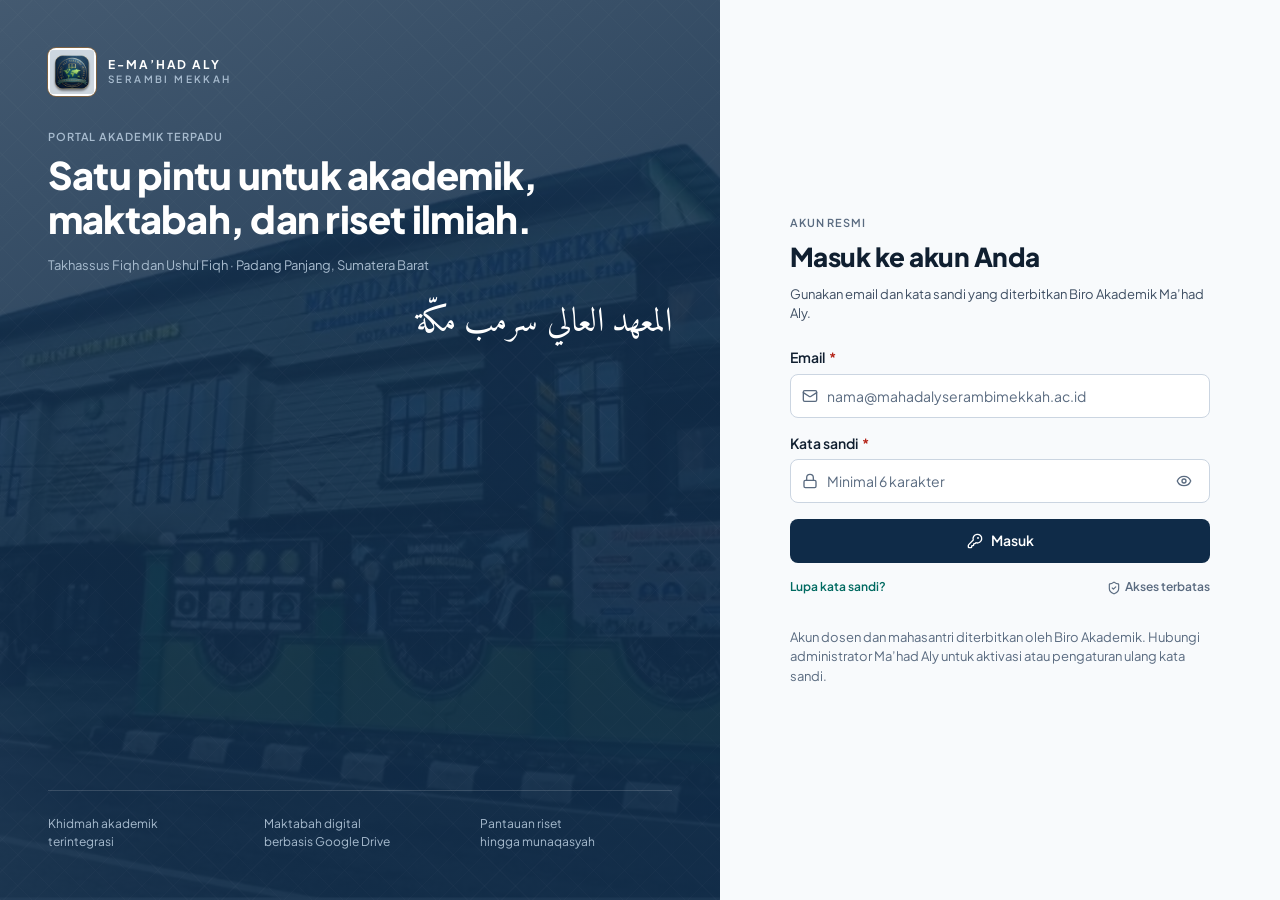
==== commit 61e64180: "Add files via upload" ====
--- a/index.html
+++ b/index.html
@@ -10,8 +10,8 @@
     />
     <link rel="icon" type="image/png" href="/assets/images/institution-logo.png" />
     <title>E-Ma'had Aly Serambi Mekkah — SIAKAD</title>
-    <script type="module" crossorigin src="/assets/index-BvsuklbU.js"></script>
-    <link rel="stylesheet" crossorigin href="/assets/index-DNKOmman.css">
+    <script type="module" crossorigin src="/assets/index-DbhY9NZS.js"></script>
+    <link rel="stylesheet" crossorigin href="/assets/index-5YZhJ3Aq.css">
   </head>
   <body>
     <div id="root"></div>
--- a/assets/index-5YZhJ3Aq.css
+++ b/assets/index-5YZhJ3Aq.css
@@ -0,0 +1 @@
+*,:before,:after{--tw-border-spacing-x: 0;--tw-border-spacing-y: 0;--tw-translate-x: 0;--tw-translate-y: 0;--tw-rotate: 0;--tw-skew-x: 0;--tw-skew-y: 0;--tw-scale-x: 1;--tw-scale-y: 1;--tw-pan-x: ;--tw-pan-y: ;--tw-pinch-zoom: ;--tw-scroll-snap-strictness: proximity;--tw-gradient-from-position: ;--tw-gradient-via-position: ;--tw-gradient-to-position: ;--tw-ordinal: ;--tw-slashed-zero: ;--tw-numeric-figure: ;--tw-numeric-spacing: ;--tw-numeric-fraction: ;--tw-ring-inset: ;--tw-ring-offset-width: 0px;--tw-ring-offset-color: #fff;--tw-ring-color: rgb(59 130 246 / .5);--tw-ring-offset-shadow: 0 0 #0000;--tw-ring-shadow: 0 0 #0000;--tw-shadow: 0 0 #0000;--tw-shadow-colored: 0 0 #0000;--tw-blur: ;--tw-brightness: ;--tw-contrast: ;--tw-grayscale: ;--tw-hue-rotate: ;--tw-invert: ;--tw-saturate: ;--tw-sepia: ;--tw-drop-shadow: ;--tw-backdrop-blur: ;--tw-backdrop-brightness: ;--tw-backdrop-contrast: ;--tw-backdrop-grayscale: ;--tw-backdrop-hue-rotate: ;--tw-backdrop-invert: ;--tw-backdrop-opacity: ;--tw-backdrop-saturate: ;--tw-backdrop-sepia: ;--tw-contain-size: ;--tw-contain-layout: ;--tw-contain-paint: ;--tw-contain-style: }::backdrop{--tw-border-spacing-x: 0;--tw-border-spacing-y: 0;--tw-translate-x: 0;--tw-translate-y: 0;--tw-rotate: 0;--tw-skew-x: 0;--tw-skew-y: 0;--tw-scale-x: 1;--tw-scale-y: 1;--tw-pan-x: ;--tw-pan-y: ;--tw-pinch-zoom: ;--tw-scroll-snap-strictness: proximity;--tw-gradient-from-position: ;--tw-gradient-via-position: ;--tw-gradient-to-position: ;--tw-ordinal: ;--tw-slashed-zero: ;--tw-numeric-figure: ;--tw-numeric-spacing: ;--tw-numeric-fraction: ;--tw-ring-inset: ;--tw-ring-offset-width: 0px;--tw-ring-offset-color: #fff;--tw-ring-color: rgb(59 130 246 / .5);--tw-ring-offset-shadow: 0 0 #0000;--tw-ring-shadow: 0 0 #0000;--tw-shadow: 0 0 #0000;--tw-shadow-colored: 0 0 #0000;--tw-blur: ;--tw-brightness: ;--tw-contrast: ;--tw-grayscale: ;--tw-hue-rotate: ;--tw-invert: ;--tw-saturate: ;--tw-sepia: ;--tw-drop-shadow: ;--tw-backdrop-blur: ;--tw-backdrop-brightness: ;--tw-backdrop-contrast: ;--tw-backdrop-grayscale: ;--tw-backdrop-hue-rotate: ;--tw-backdrop-invert: ;--tw-backdrop-opacity: ;--tw-backdrop-saturate: ;--tw-backdrop-sepia: ;--tw-contain-size: ;--tw-contain-layout: ;--tw-contain-paint: ;--tw-contain-style: }*,:before,:after{box-sizing:border-box;border-width:0;border-style:solid;border-color:#e5e7eb}:before,:after{--tw-content: ""}html,:host{line-height:1.5;-webkit-text-size-adjust:100%;-moz-tab-size:4;-o-tab-size:4;tab-size:4;font-family:var(--font-sans);font-feature-settings:normal;font-variation-settings:normal;-webkit-tap-highlight-color:transparent}body{margin:0;line-height:inherit}hr{height:0;color:inherit;border-top-width:1px}abbr:where([title]){-webkit-text-decoration:underline dotted;text-decoration:underline dotted}h1,h2,h3,h4,h5,h6{font-size:inherit;font-weight:inherit}a{color:inherit;text-decoration:inherit}b,strong{font-weight:bolder}code,kbd,samp,pre{font-family:ui-monospace,SFMono-Regular,Menlo,Monaco,Consolas,Liberation Mono,Courier New,monospace;font-feature-settings:normal;font-variation-settings:normal;font-size:1em}small{font-size:80%}sub,sup{font-size:75%;line-height:0;position:relative;vertical-align:baseline}sub{bottom:-.25em}sup{top:-.5em}table{text-indent:0;border-color:inherit;border-collapse:collapse}button,input,optgroup,select,textarea{font-family:inherit;font-feature-settings:inherit;font-variation-settings:inherit;font-size:100%;font-weight:inherit;line-height:inherit;letter-spacing:inherit;color:inherit;margin:0;padding:0}button,select{text-transform:none}button,input:where([type=button]),input:where([type=reset]),input:where([type=submit]){-webkit-appearance:button;background-color:transparent;background-image:none}:-moz-focusring{outline:auto}:-moz-ui-invalid{box-shadow:none}progress{vertical-align:baseline}::-webkit-inner-spin-button,::-webkit-outer-spin-button{height:auto}[type=search]{-webkit-appearance:textfield;outline-offset:-2px}::-webkit-search-decoration{-webkit-appearance:none}::-webkit-file-upload-button{-webkit-appearance:button;font:inherit}summary{display:list-item}blockquote,dl,dd,h1,h2,h3,h4,h5,h6,hr,figure,p,pre{margin:0}fieldset{margin:0;padding:0}legend{padding:0}ol,ul,menu{list-style:none;margin:0;padding:0}dialog{padding:0}textarea{resize:vertical}input::-moz-placeholder,textarea::-moz-placeholder{opacity:1;color:#9ca3af}input::placeholder,textarea::placeholder{opacity:1;color:#9ca3af}button,[role=button]{cursor:pointer}:disabled{cursor:default}img,svg,video,canvas,audio,iframe,embed,object{display:block;vertical-align:middle}img,video{max-width:100%;height:auto}[hidden]:where(:not([hidden=until-found])){display:none}*{border-color:var(--color-border)}html{-webkit-text-size-adjust:100%}body{margin:0;background-color:var(--color-canvas);color:var(--color-ink);font-family:var(--font-sans);font-size:14px;line-height:1.55;-webkit-font-smoothing:antialiased;font-feature-settings:"rlig" 1,"calt" 1}h1,h2,h3,h4{margin:0;color:inherit;text-wrap:balance}p{margin:0}a{color:inherit;text-decoration:none}button{font:inherit;color:inherit;background:none;border:none;cursor:pointer}input,select,textarea{font:inherit;color:inherit}:focus-visible{outline:2px solid var(--color-focus);outline-offset:2px}::-moz-selection{background:var(--color-secondary-soft);color:var(--color-primary)}::selection{background:var(--color-secondary-soft);color:var(--color-primary)}:root{--foto-gedung: url([data-uri])}.\!panel{min-width:0!important}.panel{min-width:0}.grid>*{min-width:0}.tap-target{position:relative}.tap-target:after{content:"";position:absolute;top:-14px;right:-10px;bottom:-14px;left:-10px}.panel>div:first-child a,.panel>div:first-child button{position:relative}.\!panel>div:first-child a,.\!panel>div:first-child button{position:relative!important}.panel>div:first-child a:after,.panel>div:first-child button:after{content:"";position:absolute;top:-12px;right:-8px;bottom:-12px;left:-8px}.\!panel>div:first-child a:after,.\!panel>div:first-child button:after{content:""!important;position:absolute!important;top:-12px!important;right:-8px!important;bottom:-12px!important;left:-8px!important}.\!panel{background:var(--color-surface)!important;border:1px solid var(--color-border)!important;border-radius:var(--radius-lg)!important;box-shadow:var(--shadow-panel)!important}.panel{background:var(--color-surface);border:1px solid var(--color-border);border-radius:var(--radius-lg);box-shadow:var(--shadow-panel)}.tnum{font-variant-numeric:tabular-nums;font-feature-settings:"tnum" 1}.arabic{font-family:var(--font-arabic);direction:rtl;line-height:2;letter-spacing:0}.code-label{font-size:11px;font-weight:600;letter-spacing:.08em;text-transform:uppercase;color:var(--color-ink-muted)}.hero-photo{position:absolute;top:0;right:0;bottom:0;left:0;background-image:var(--foto-gedung);background-size:cover;background-position:center 26%;background-repeat:no-repeat}.login-photo{position:absolute;top:0;right:0;bottom:0;left:0;background-image:var(--foto-gedung);background-size:cover;background-position:center 42%;background-repeat:no-repeat}.login-veil{position:absolute;top:0;right:0;bottom:0;left:0;background:linear-gradient(175deg,#0f2b48d1,#0f2b48e6 45%,#0f2b48f5)}@media (min-width: 1024px){.login-veil{background:linear-gradient(160deg,#0f2b48c7,#0f2b48e0 40%,#0f2b48f2)}}.hero-veil{position:absolute;top:0;right:0;bottom:0;left:0;background:linear-gradient(180deg,#0f2b48b8,#0f2b48db 42%,#0f2b48f2)}@media (min-width: 640px){.login-photo{position:absolute;top:0;right:0;bottom:0;left:0;background-image:var(--foto-gedung);background-size:cover;background-position:center 42%;background-repeat:no-repeat}.login-veil{position:absolute;top:0;right:0;bottom:0;left:0;background:linear-gradient(175deg,#0f2b48d1,#0f2b48e6 45%,#0f2b48f5)}@media (min-width: 1024px){.login-veil{background:linear-gradient(160deg,#0f2b48c7,#0f2b48e0 40%,#0f2b48f2)}}.hero-veil{background:linear-gradient(100deg,#0f2b48f0,#0f2b48e6 38%,#0f2b48a8 70%,#0f2b4861)}}.mihrab-pattern{background-image:repeating-linear-gradient(45deg,rgba(255,255,255,.07) 0px,rgba(255,255,255,.07) 1px,transparent 1px,transparent 22px),repeating-linear-gradient(-45deg,rgba(255,255,255,.07) 0px,rgba(255,255,255,.07) 1px,transparent 1px,transparent 22px)}.paper-plate{background-color:var(--color-sand-paper);border:1px solid #e7dcc7;box-shadow:inset 0 0 0 4px var(--color-sand-paper),inset 0 0 0 5px #e7dcc7}.row-hover:hover{background:var(--color-primary-tint)}.no-scrollbar{scrollbar-width:none}.no-scrollbar::-webkit-scrollbar{display:none}.live-dot{position:relative;display:inline-block;width:8px;height:8px;border-radius:9999px;background:var(--color-lime)}.live-dot:after{content:"";position:absolute;top:-4px;right:-4px;bottom:-4px;left:-4px;border-radius:9999px;background:var(--color-lime);opacity:.2;animation:pulse-ring 2s ease-out infinite}.sr-only{position:absolute;width:1px;height:1px;padding:0;margin:-1px;overflow:hidden;clip:rect(0,0,0,0);white-space:nowrap;border-width:0}.pointer-events-none{pointer-events:none}.pointer-events-auto{pointer-events:auto}.fixed{position:fixed}.absolute{position:absolute}.relative{position:relative}.sticky{position:sticky}.inset-0{top:0;right:0;bottom:0;left:0}.inset-x-0{left:0;right:0}.inset-x-4{left:1rem;right:1rem}.inset-y-0{top:0;bottom:0}.inset-y-2{top:.5rem;bottom:.5rem}.-start-\[26px\]{inset-inline-start:-26px}.bottom-0{bottom:0}.bottom-\[76px\]{bottom:76px}.end-0{inset-inline-end:0px}.end-1{inset-inline-end:.25rem}.end-2{inset-inline-end:.5rem}.end-3{inset-inline-end:.75rem}.start-0{inset-inline-start:0px}.start-0\.5{inset-inline-start:.125rem}.start-2{inset-inline-start:.5rem}.start-3{inset-inline-start:.75rem}.start-\[22px\]{inset-inline-start:22px}.top-0{top:0}.top-0\.5{top:.125rem}.top-1\/2{top:50%}.top-11{top:2.75rem}.top-12{top:3rem}.top-2{top:.5rem}.top-3{top:.75rem}.z-10{z-index:10}.z-30{z-index:30}.z-40{z-index:40}.z-50{z-index:50}.z-\[70\]{z-index:70}.z-\[80\]{z-index:80}.z-\[90\]{z-index:90}.-mx-1{margin-left:-.25rem;margin-right:-.25rem}.mx-2{margin-left:.5rem;margin-right:.5rem}.mx-auto{margin-left:auto;margin-right:auto}.mb-1{margin-bottom:.25rem}.mb-1\.5{margin-bottom:.375rem}.mb-2{margin-bottom:.5rem}.mb-2\.5{margin-bottom:.625rem}.mb-3{margin-bottom:.75rem}.mb-4{margin-bottom:1rem}.mb-6{margin-bottom:1.5rem}.me-0\.5{margin-inline-end:.125rem}.ml-1{margin-left:.25rem}.ms-auto{margin-inline-start:auto}.mt-0\.5{margin-top:.125rem}.mt-1{margin-top:.25rem}.mt-1\.5{margin-top:.375rem}.mt-2{margin-top:.5rem}.mt-2\.5{margin-top:.625rem}.mt-3{margin-top:.75rem}.mt-4{margin-top:1rem}.mt-5{margin-top:1.25rem}.mt-6{margin-top:1.5rem}.mt-8{margin-top:2rem}.mt-auto{margin-top:auto}.line-clamp-1{overflow:hidden;display:-webkit-box;-webkit-box-orient:vertical;-webkit-line-clamp:1}.line-clamp-2{overflow:hidden;display:-webkit-box;-webkit-box-orient:vertical;-webkit-line-clamp:2}.line-clamp-4{overflow:hidden;display:-webkit-box;-webkit-box-orient:vertical;-webkit-line-clamp:4}.block{display:block}.inline-block{display:inline-block}.flex{display:flex}.inline-flex{display:inline-flex}.table{display:table}.grid{display:grid}.hidden{display:none}.h-0\.5{height:.125rem}.h-1{height:.25rem}.h-1\.5{height:.375rem}.h-10{height:2.5rem}.h-11{height:2.75rem}.h-12{height:3rem}.h-14{height:3.5rem}.h-2{height:.5rem}.h-2\.5{height:.625rem}.h-3{height:.75rem}.h-4{height:1rem}.h-5{height:1.25rem}.h-6{height:1.5rem}.h-8{height:2rem}.h-9{height:2.25rem}.h-\[118px\]{height:118px}.h-\[18px\]{height:18px}.h-\[76px\]{height:76px}.h-full{height:100%}.h-px{height:1px}.max-h-40{max-height:10rem}.max-h-\[280px\]{max-height:280px}.max-h-\[82vh\]{max-height:82vh}.max-h-\[92vh\]{max-height:92vh}.min-h-0{min-height:0px}.min-h-\[44px\]{min-height:44px}.min-h-\[56px\]{min-height:56px}.min-h-\[60vh\]{min-height:60vh}.min-h-\[96px\]{min-height:96px}.min-h-dvh{min-height:100dvh}.min-h-screen{min-height:100vh}.w-1{width:.25rem}.w-1\.5{width:.375rem}.w-1\/2{width:50%}.w-10{width:2.5rem}.w-11{width:2.75rem}.w-12{width:3rem}.w-14{width:3.5rem}.w-16{width:4rem}.w-2{width:.5rem}.w-24{width:6rem}.w-4{width:1rem}.w-5{width:1.25rem}.w-8{width:2rem}.w-9{width:2.25rem}.w-\[18px\]{width:18px}.w-\[260px\]{width:260px}.w-\[264px\]{width:264px}.w-\[280px\]{width:280px}.w-\[300px\]{width:300px}.w-\[360px\]{width:360px}.w-\[3px\]{width:3px}.w-\[46px\]{width:46px}.w-\[62px\]{width:62px}.w-\[72px\]{width:72px}.w-\[76px\]{width:76px}.w-\[84px\]{width:84px}.w-full{width:100%}.w-px{width:1px}.min-w-0{min-width:0px}.min-w-4{min-width:1rem}.min-w-\[520px\]{min-width:520px}.min-w-\[540px\]{min-width:540px}.min-w-\[560px\]{min-width:560px}.min-w-\[900px\]{min-width:900px}.min-w-max{min-width:-moz-max-content;min-width:max-content}.max-w-\[150px\]{max-width:150px}.max-w-\[1600px\]{max-width:1600px}.max-w-\[180px\]{max-width:180px}.max-w-\[220px\]{max-width:220px}.max-w-\[420px\]{max-width:420px}.max-w-\[42px\]{max-width:42px}.max-w-\[460px\]{max-width:460px}.max-w-\[46ch\]{max-width:46ch}.max-w-\[480px\]{max-width:480px}.max-w-\[48ch\]{max-width:48ch}.max-w-\[50ch\]{max-width:50ch}.max-w-\[520px\]{max-width:520px}.max-w-\[58\%\]{max-width:58%}.max-w-\[60\%\]{max-width:60%}.max-w-\[62ch\]{max-width:62ch}.max-w-\[68ch\]{max-width:68ch}.max-w-full{max-width:100%}.flex-1{flex:1 1 0%}.shrink-0{flex-shrink:0}.border-collapse{border-collapse:collapse}.-translate-y-1\/2{--tw-translate-y: -50%;transform:translate(var(--tw-translate-x),var(--tw-translate-y)) rotate(var(--tw-rotate)) skew(var(--tw-skew-x)) skewY(var(--tw-skew-y)) scaleX(var(--tw-scale-x)) scaleY(var(--tw-scale-y))}@keyframes spin{to{transform:rotate(360deg)}}.animate-spin{animation:spin 1s linear infinite}.cursor-not-allowed{cursor:not-allowed}.cursor-pointer{cursor:pointer}.appearance-none{-webkit-appearance:none;-moz-appearance:none;appearance:none}.grid-cols-1{grid-template-columns:repeat(1,minmax(0,1fr))}.grid-cols-2{grid-template-columns:repeat(2,minmax(0,1fr))}.grid-cols-6{grid-template-columns:repeat(6,minmax(0,1fr))}.grid-cols-7{grid-template-columns:repeat(7,minmax(0,1fr))}.flex-col{flex-direction:column}.flex-col-reverse{flex-direction:column-reverse}.flex-wrap{flex-wrap:wrap}.items-start{align-items:flex-start}.items-end{align-items:flex-end}.items-center{align-items:center}.items-baseline{align-items:baseline}.items-stretch{align-items:stretch}.justify-end{justify-content:flex-end}.justify-center{justify-content:center}.justify-between{justify-content:space-between}.gap-0\.5{gap:.125rem}.gap-1{gap:.25rem}.gap-1\.5{gap:.375rem}.gap-2{gap:.5rem}.gap-2\.5{gap:.625rem}.gap-3{gap:.75rem}.gap-3\.5{gap:.875rem}.gap-4{gap:1rem}.gap-5{gap:1.25rem}.gap-6{gap:1.5rem}.gap-x-1\.5{-moz-column-gap:.375rem;column-gap:.375rem}.gap-x-3{-moz-column-gap:.75rem;column-gap:.75rem}.gap-y-0\.5{row-gap:.125rem}.gap-y-1{row-gap:.25rem}.space-y-0>:not([hidden])~:not([hidden]){--tw-space-y-reverse: 0;margin-top:calc(0px * calc(1 - var(--tw-space-y-reverse)));margin-bottom:calc(0px * var(--tw-space-y-reverse))}.space-y-0\.5>:not([hidden])~:not([hidden]){--tw-space-y-reverse: 0;margin-top:calc(.125rem * calc(1 - var(--tw-space-y-reverse)));margin-bottom:calc(.125rem * var(--tw-space-y-reverse))}.space-y-1>:not([hidden])~:not([hidden]){--tw-space-y-reverse: 0;margin-top:calc(.25rem * calc(1 - var(--tw-space-y-reverse)));margin-bottom:calc(.25rem * var(--tw-space-y-reverse))}.space-y-1\.5>:not([hidden])~:not([hidden]){--tw-space-y-reverse: 0;margin-top:calc(.375rem * calc(1 - var(--tw-space-y-reverse)));margin-bottom:calc(.375rem * var(--tw-space-y-reverse))}.space-y-2>:not([hidden])~:not([hidden]){--tw-space-y-reverse: 0;margin-top:calc(.5rem * calc(1 - var(--tw-space-y-reverse)));margin-bottom:calc(.5rem * var(--tw-space-y-reverse))}.space-y-2\.5>:not([hidden])~:not([hidden]){--tw-space-y-reverse: 0;margin-top:calc(.625rem * calc(1 - var(--tw-space-y-reverse)));margin-bottom:calc(.625rem * var(--tw-space-y-reverse))}.space-y-3>:not([hidden])~:not([hidden]){--tw-space-y-reverse: 0;margin-top:calc(.75rem * calc(1 - var(--tw-space-y-reverse)));margin-bottom:calc(.75rem * var(--tw-space-y-reverse))}.space-y-4>:not([hidden])~:not([hidden]){--tw-space-y-reverse: 0;margin-top:calc(1rem * calc(1 - var(--tw-space-y-reverse)));margin-bottom:calc(1rem * var(--tw-space-y-reverse))}.space-y-5>:not([hidden])~:not([hidden]){--tw-space-y-reverse: 0;margin-top:calc(1.25rem * calc(1 - var(--tw-space-y-reverse)));margin-bottom:calc(1.25rem * var(--tw-space-y-reverse))}.space-y-6>:not([hidden])~:not([hidden]){--tw-space-y-reverse: 0;margin-top:calc(1.5rem * calc(1 - var(--tw-space-y-reverse)));margin-bottom:calc(1.5rem * var(--tw-space-y-reverse))}.divide-y>:not([hidden])~:not([hidden]){--tw-divide-y-reverse: 0;border-top-width:calc(1px * calc(1 - var(--tw-divide-y-reverse)));border-bottom-width:calc(1px * var(--tw-divide-y-reverse))}.divide-line>:not([hidden])~:not([hidden]){--tw-divide-opacity: 1;border-color:rgb(var(--color-border-rgb) / var(--tw-divide-opacity, 1))}.overflow-hidden{overflow:hidden}.overflow-x-auto{overflow-x:auto}.overflow-y-auto{overflow-y:auto}.truncate{overflow:hidden;text-overflow:ellipsis;white-space:nowrap}.whitespace-nowrap{white-space:nowrap}.break-words{overflow-wrap:break-word}.break-all{word-break:break-all}.rounded{border-radius:var(--radius-md)}.rounded-\[3px\]{border-radius:3px}.rounded-\[4px\]{border-radius:4px}.rounded-full{border-radius:9999px}.rounded-lg{border-radius:var(--radius-lg)}.rounded-md{border-radius:var(--radius-md)}.rounded-pill{border-radius:var(--radius-pill)}.rounded-sm{border-radius:var(--radius-sm)}.rounded-xl{border-radius:var(--radius-xl)}.rounded-xs{border-radius:var(--radius-xs)}.rounded-t-xl{border-top-left-radius:var(--radius-xl);border-top-right-radius:var(--radius-xl)}.rounded-t-xs{border-top-left-radius:var(--radius-xs);border-top-right-radius:var(--radius-xs)}.border{border-width:1px}.border-b{border-bottom-width:1px}.border-e{border-inline-end-width:1px}.border-s{border-inline-start-width:1px}.border-s-2{border-inline-start-width:2px}.border-t{border-top-width:1px}.border-\[\#e7dcc7\]{--tw-border-opacity: 1;border-color:rgb(231 220 199 / var(--tw-border-opacity, 1))}.border-danger{--tw-border-opacity: 1;border-color:rgb(var(--color-danger-rgb) / var(--tw-border-opacity, 1))}.border-danger\/25{border-color:rgb(var(--color-danger-rgb) / .25)}.border-danger\/30{border-color:rgb(var(--color-danger-rgb) / .3)}.border-gold{--tw-border-opacity: 1;border-color:rgb(var(--color-gold-rgb) / var(--tw-border-opacity, 1))}.border-gold\/25{border-color:rgb(var(--color-gold-rgb) / .25)}.border-gold\/30{border-color:rgb(var(--color-gold-rgb) / .3)}.border-line{--tw-border-opacity: 1;border-color:rgb(var(--color-border-rgb) / var(--tw-border-opacity, 1))}.border-line-strong{--tw-border-opacity: 1;border-color:rgb(var(--color-border-strong-rgb) / var(--tw-border-opacity, 1))}.border-line\/70{border-color:rgb(var(--color-border-rgb) / .7)}.border-primary{--tw-border-opacity: 1;border-color:rgb(var(--color-primary-rgb) / var(--tw-border-opacity, 1))}.border-sand\/60{border-color:rgb(var(--color-sand-rgb) / .6)}.border-secondary{--tw-border-opacity: 1;border-color:rgb(var(--color-secondary-rgb) / var(--tw-border-opacity, 1))}.border-secondary-fixed\/60{border-color:rgb(var(--color-secondary-fixed-rgb) / .6)}.border-secondary\/25{border-color:rgb(var(--color-secondary-rgb) / .25)}.border-secondary\/30{border-color:rgb(var(--color-secondary-rgb) / .3)}.border-success\/30{border-color:rgb(var(--color-success-rgb) / .3)}.border-transparent{border-color:transparent}.border-warning\/40{border-color:rgb(var(--color-warning-rgb) / .4)}.border-white\/10{border-color:#ffffff1a}.border-white\/15{border-color:#ffffff26}.border-white\/25{border-color:#ffffff40}.border-white\/30{border-color:#ffffff4d}.border-white\/35{border-color:#ffffff59}.bg-\[\#e7dcc7\]{--tw-bg-opacity: 1;background-color:rgb(231 220 199 / var(--tw-bg-opacity, 1))}.bg-canvas{--tw-bg-opacity: 1;background-color:rgb(var(--color-canvas-rgb) / var(--tw-bg-opacity, 1))}.bg-current{background-color:currentColor}.bg-danger{--tw-bg-opacity: 1;background-color:rgb(var(--color-danger-rgb) / var(--tw-bg-opacity, 1))}.bg-danger-soft{--tw-bg-opacity: 1;background-color:rgb(var(--color-danger-soft-rgb) / var(--tw-bg-opacity, 1))}.bg-gold{--tw-bg-opacity: 1;background-color:rgb(var(--color-gold-rgb) / var(--tw-bg-opacity, 1))}.bg-gold\/70{background-color:rgb(var(--color-gold-rgb) / .7)}.bg-lime{--tw-bg-opacity: 1;background-color:rgb(var(--color-lime-rgb) / var(--tw-bg-opacity, 1))}.bg-line{--tw-bg-opacity: 1;background-color:rgb(var(--color-border-rgb) / var(--tw-bg-opacity, 1))}.bg-line-strong{--tw-bg-opacity: 1;background-color:rgb(var(--color-border-strong-rgb) / var(--tw-bg-opacity, 1))}.bg-overlay{background-color:var(--color-overlay)}.bg-primary{--tw-bg-opacity: 1;background-color:rgb(var(--color-primary-rgb) / var(--tw-bg-opacity, 1))}.bg-primary-soft{--tw-bg-opacity: 1;background-color:rgb(var(--color-primary-soft-rgb) / var(--tw-bg-opacity, 1))}.bg-primary-tint{--tw-bg-opacity: 1;background-color:rgb(var(--color-primary-tint-rgb) / var(--tw-bg-opacity, 1))}.bg-sand{--tw-bg-opacity: 1;background-color:rgb(var(--color-sand-rgb) / var(--tw-bg-opacity, 1))}.bg-sand-paper{--tw-bg-opacity: 1;background-color:rgb(var(--color-sand-paper-rgb) / var(--tw-bg-opacity, 1))}.bg-secondary{--tw-bg-opacity: 1;background-color:rgb(var(--color-secondary-rgb) / var(--tw-bg-opacity, 1))}.bg-secondary-fixed{--tw-bg-opacity: 1;background-color:rgb(var(--color-secondary-fixed-rgb) / var(--tw-bg-opacity, 1))}.bg-secondary-soft{--tw-bg-opacity: 1;background-color:rgb(var(--color-secondary-soft-rgb) / var(--tw-bg-opacity, 1))}.bg-secondary-soft\/50{background-color:rgb(var(--color-secondary-soft-rgb) / .5)}.bg-slate{--tw-bg-opacity: 1;background-color:rgb(var(--color-slate-rgb) / var(--tw-bg-opacity, 1))}.bg-success-soft{--tw-bg-opacity: 1;background-color:rgb(var(--color-success-soft-rgb) / var(--tw-bg-opacity, 1))}.bg-success-soft\/60{background-color:rgb(var(--color-success-soft-rgb) / .6)}.bg-sunken{--tw-bg-opacity: 1;background-color:rgb(var(--color-sunken-rgb) / var(--tw-bg-opacity, 1))}.bg-sunken\/40{background-color:rgb(var(--color-sunken-rgb) / .4)}.bg-sunken\/50{background-color:rgb(var(--color-sunken-rgb) / .5)}.bg-sunken\/60{background-color:rgb(var(--color-sunken-rgb) / .6)}.bg-surface{--tw-bg-opacity: 1;background-color:rgb(var(--color-surface-rgb) / var(--tw-bg-opacity, 1))}.bg-surface\/95{background-color:rgb(var(--color-surface-rgb) / .95)}.bg-transparent{background-color:transparent}.bg-warning-soft{--tw-bg-opacity: 1;background-color:rgb(var(--color-warning-soft-rgb) / var(--tw-bg-opacity, 1))}.bg-white{--tw-bg-opacity: 1;background-color:rgb(255 255 255 / var(--tw-bg-opacity, 1))}.bg-white\/10{background-color:#ffffff1a}.bg-white\/15{background-color:#ffffff26}.bg-white\/5{background-color:#ffffff0d}.bg-white\/60{background-color:#fff9}.fill-gold{fill:rgb(var(--color-gold-rgb) / 1)}.object-contain{-o-object-fit:contain;object-fit:contain}.p-0{padding:0}.p-0\.5{padding:.125rem}.p-1{padding:.25rem}.p-1\.5{padding:.375rem}.p-2{padding:.5rem}.p-3{padding:.75rem}.p-3\.5{padding:.875rem}.p-4{padding:1rem}.p-5{padding:1.25rem}.\!px-0{padding-left:0!important;padding-right:0!important}.\!px-3\.5{padding-left:.875rem!important;padding-right:.875rem!important}.\!px-4{padding-left:1rem!important;padding-right:1rem!important}.\!py-0{padding-top:0!important;padding-bottom:0!important}.\!py-3{padding-top:.75rem!important;padding-bottom:.75rem!important}.\!py-3\.5{padding-top:.875rem!important;padding-bottom:.875rem!important}.px-1{padding-left:.25rem;padding-right:.25rem}.px-1\.5{padding-left:.375rem;padding-right:.375rem}.px-2{padding-left:.5rem;padding-right:.5rem}.px-2\.5{padding-left:.625rem;padding-right:.625rem}.px-3{padding-left:.75rem;padding-right:.75rem}.px-3\.5{padding-left:.875rem;padding-right:.875rem}.px-4{padding-left:1rem;padding-right:1rem}.px-5{padding-left:1.25rem;padding-right:1.25rem}.px-6{padding-left:1.5rem;padding-right:1.5rem}.py-0\.5{padding-top:.125rem;padding-bottom:.125rem}.py-1{padding-top:.25rem;padding-bottom:.25rem}.py-1\.5{padding-top:.375rem;padding-bottom:.375rem}.py-10{padding-top:2.5rem;padding-bottom:2.5rem}.py-12{padding-top:3rem;padding-bottom:3rem}.py-2{padding-top:.5rem;padding-bottom:.5rem}.py-2\.5{padding-top:.625rem;padding-bottom:.625rem}.py-3{padding-top:.75rem;padding-bottom:.75rem}.py-3\.5{padding-top:.875rem;padding-bottom:.875rem}.py-4{padding-top:1rem;padding-bottom:1rem}.py-6{padding-top:1.5rem;padding-bottom:1.5rem}.py-8{padding-top:2rem;padding-bottom:2rem}.pb-0\.5{padding-bottom:.125rem}.pb-1{padding-bottom:.25rem}.pb-10{padding-bottom:2.5rem}.pb-2{padding-bottom:.5rem}.pb-24{padding-bottom:6rem}.pb-3{padding-bottom:.75rem}.pb-4{padding-bottom:1rem}.pb-\[calc\(16px\+env\(safe-area-inset-bottom\)\)\]{padding-bottom:calc(16px + env(safe-area-inset-bottom))}.pb-\[env\(safe-area-inset-bottom\)\]{padding-bottom:env(safe-area-inset-bottom)}.pe-11{padding-inline-end:2.75rem}.pr-9{padding-right:2.25rem}.ps-3{padding-inline-start:.75rem}.ps-4{padding-inline-start:1rem}.ps-9{padding-inline-start:2.25rem}.pt-1{padding-top:.25rem}.pt-1\.5{padding-top:.375rem}.pt-2{padding-top:.5rem}.pt-2\.5{padding-top:.625rem}.pt-3{padding-top:.75rem}.pt-4{padding-top:1rem}.pt-5{padding-top:1.25rem}.pt-6{padding-top:1.5rem}.pt-8{padding-top:2rem}.text-left{text-align:left}.text-center{text-align:center}.text-right{text-align:right}.align-top{vertical-align:top}.align-middle{vertical-align:middle}.font-mono{font-family:ui-monospace,SFMono-Regular,Menlo,Monaco,Consolas,Liberation Mono,Courier New,monospace}.text-\[10px\]{font-size:10px}.text-\[11px\]{font-size:11px}.text-\[12px\]{font-size:12px}.text-\[13px\]{font-size:13px}.text-\[15px\]{font-size:15px}.text-\[16px\]{font-size:16px}.text-\[17px\]{font-size:17px}.text-\[20px\]{font-size:20px}.text-\[22px\]{font-size:22px}.text-\[24px\]{font-size:24px}.text-\[26px\]{font-size:26px}.text-\[28px\]{font-size:28px}.text-\[38px\]{font-size:38px}.text-\[8px\]{font-size:8px}.text-\[9px\]{font-size:9px}.text-body-lg{font-size:16px;line-height:1.6}.text-body-md{font-size:14px;line-height:1.55}.text-body-sm{font-size:13px;line-height:1.5}.text-headline-md{font-size:20px;line-height:1.3;letter-spacing:-.01em;font-weight:700}.text-headline-sm{font-size:16px;line-height:1.4;font-weight:700}.text-label{font-size:14px;line-height:1.4;font-weight:600}.text-label-md{font-size:12px;line-height:1.4;font-weight:600}.font-bold{font-weight:700}.font-extrabold{font-weight:800}.font-medium{font-weight:500}.font-semibold{font-weight:600}.uppercase{text-transform:uppercase}.capitalize{text-transform:capitalize}.italic{font-style:italic}.leading-\[1\.15\]{line-height:1.15}.leading-\[1\.9\]{line-height:1.9}.leading-none{line-height:1}.leading-relaxed{line-height:1.625}.leading-snug{line-height:1.375}.leading-tight{line-height:1.25}.tracking-\[-0\.01em\]{letter-spacing:-.01em}.tracking-\[-0\.02em\]{letter-spacing:-.02em}.tracking-\[0\.06em\]{letter-spacing:.06em}.tracking-\[0\.08em\]{letter-spacing:.08em}.tracking-\[0\.12em\]{letter-spacing:.12em}.tracking-\[0\.14em\]{letter-spacing:.14em}.tracking-\[0\.16em\]{letter-spacing:.16em}.tracking-\[0\.1em\]{letter-spacing:.1em}.tracking-\[0\.22em\]{letter-spacing:.22em}.tracking-\[0\.24em\]{letter-spacing:.24em}.tracking-wide{letter-spacing:.025em}.text-danger{--tw-text-opacity: 1;color:rgb(var(--color-danger-rgb) / var(--tw-text-opacity, 1))}.text-gold{--tw-text-opacity: 1;color:rgb(var(--color-gold-rgb) / var(--tw-text-opacity, 1))}.text-gold-ink{--tw-text-opacity: 1;color:rgb(var(--color-gold-ink-rgb) / var(--tw-text-opacity, 1))}.text-gold-ink\/60{color:rgb(var(--color-gold-ink-rgb) / .6)}.text-gold-ink\/85{color:rgb(var(--color-gold-ink-rgb) / .85)}.text-ink{--tw-text-opacity: 1;color:rgb(var(--color-ink-rgb) / var(--tw-text-opacity, 1))}.text-ink-muted{--tw-text-opacity: 1;color:rgb(var(--color-ink-muted-rgb) / var(--tw-text-opacity, 1))}.text-ink-secondary{--tw-text-opacity: 1;color:rgb(var(--color-ink-secondary-rgb) / var(--tw-text-opacity, 1))}.text-line-strong{--tw-text-opacity: 1;color:rgb(var(--color-border-strong-rgb) / var(--tw-text-opacity, 1))}.text-on-primary{--tw-text-opacity: 1;color:rgb(var(--color-on-primary-rgb) / var(--tw-text-opacity, 1))}.text-on-primary-muted{--tw-text-opacity: 1;color:rgb(var(--color-on-primary-muted-rgb) / var(--tw-text-opacity, 1))}.text-on-primary-muted\/70{color:rgb(var(--color-on-primary-muted-rgb) / .7)}.text-on-primary-muted\/80{color:rgb(var(--color-on-primary-muted-rgb) / .8)}.text-on-secondary{--tw-text-opacity: 1;color:rgb(var(--color-on-secondary-rgb) / var(--tw-text-opacity, 1))}.text-primary{--tw-text-opacity: 1;color:rgb(var(--color-primary-rgb) / var(--tw-text-opacity, 1))}.text-sand{--tw-text-opacity: 1;color:rgb(var(--color-sand-rgb) / var(--tw-text-opacity, 1))}.text-secondary{--tw-text-opacity: 1;color:rgb(var(--color-secondary-rgb) / var(--tw-text-opacity, 1))}.text-secondary-fixed{--tw-text-opacity: 1;color:rgb(var(--color-secondary-fixed-rgb) / var(--tw-text-opacity, 1))}.text-secondary-fixed\/90{color:rgb(var(--color-secondary-fixed-rgb) / .9)}.text-secondary\/85{color:rgb(var(--color-secondary-rgb) / .85)}.text-success{--tw-text-opacity: 1;color:rgb(var(--color-success-rgb) / var(--tw-text-opacity, 1))}.text-warning{--tw-text-opacity: 1;color:rgb(var(--color-warning-rgb) / var(--tw-text-opacity, 1))}.text-white{--tw-text-opacity: 1;color:rgb(255 255 255 / var(--tw-text-opacity, 1))}.text-white\/80{color:#fffc}.text-white\/90{color:#ffffffe6}.underline{text-decoration-line:underline}.accent-\[rgb\(var\(--color-primary-rgb\)\)\]{accent-color:rgb(var(--color-primary-rgb))}.accent-secondary{accent-color:rgb(var(--color-secondary-rgb) / 1)}.opacity-25{opacity:.25}.opacity-30{opacity:.3}.opacity-70{opacity:.7}.shadow-modal{--tw-shadow: var(--shadow-modal);--tw-shadow-colored: var(--shadow-modal);box-shadow:var(--tw-ring-offset-shadow, 0 0 #0000),var(--tw-ring-shadow, 0 0 #0000),var(--tw-shadow)}.shadow-panel{--tw-shadow: var(--shadow-panel);--tw-shadow-colored: var(--shadow-panel);box-shadow:var(--tw-ring-offset-shadow, 0 0 #0000),var(--tw-ring-shadow, 0 0 #0000),var(--tw-shadow)}.shadow-raised{--tw-shadow: var(--shadow-raised);--tw-shadow-colored: var(--shadow-raised);box-shadow:var(--tw-ring-offset-shadow, 0 0 #0000),var(--tw-ring-shadow, 0 0 #0000),var(--tw-shadow)}.shadow-sm{--tw-shadow: 0 1px 2px 0 rgb(0 0 0 / .05);--tw-shadow-colored: 0 1px 2px 0 var(--tw-shadow-color);box-shadow:var(--tw-ring-offset-shadow, 0 0 #0000),var(--tw-ring-shadow, 0 0 #0000),var(--tw-shadow)}.ring-1{--tw-ring-offset-shadow: var(--tw-ring-inset) 0 0 0 var(--tw-ring-offset-width) var(--tw-ring-offset-color);--tw-ring-shadow: var(--tw-ring-inset) 0 0 0 calc(1px + var(--tw-ring-offset-width)) var(--tw-ring-color);box-shadow:var(--tw-ring-offset-shadow),var(--tw-ring-shadow),var(--tw-shadow, 0 0 #0000)}.ring-4{--tw-ring-offset-shadow: var(--tw-ring-inset) 0 0 0 var(--tw-ring-offset-width) var(--tw-ring-offset-color);--tw-ring-shadow: var(--tw-ring-inset) 0 0 0 calc(4px + var(--tw-ring-offset-width)) var(--tw-ring-color);box-shadow:var(--tw-ring-offset-shadow),var(--tw-ring-shadow),var(--tw-shadow, 0 0 #0000)}.ring-danger\/30{--tw-ring-color: rgb(var(--color-danger-rgb) / .3)}.ring-gold\/25{--tw-ring-color: rgb(var(--color-gold-rgb) / .25)}.ring-gold\/40{--tw-ring-color: rgb(var(--color-gold-rgb) / .4)}.ring-gold\/50{--tw-ring-color: rgb(var(--color-gold-rgb) / .5)}.ring-white\/10{--tw-ring-color: rgb(255 255 255 / .1)}.filter{filter:var(--tw-blur) var(--tw-brightness) var(--tw-contrast) var(--tw-grayscale) var(--tw-hue-rotate) var(--tw-invert) var(--tw-saturate) var(--tw-sepia) var(--tw-drop-shadow)}.backdrop-blur-sm{--tw-backdrop-blur: blur(4px);-webkit-backdrop-filter:var(--tw-backdrop-blur) var(--tw-backdrop-brightness) var(--tw-backdrop-contrast) var(--tw-backdrop-grayscale) var(--tw-backdrop-hue-rotate) var(--tw-backdrop-invert) var(--tw-backdrop-opacity) var(--tw-backdrop-saturate) var(--tw-backdrop-sepia);backdrop-filter:var(--tw-backdrop-blur) var(--tw-backdrop-brightness) var(--tw-backdrop-contrast) var(--tw-backdrop-grayscale) var(--tw-backdrop-hue-rotate) var(--tw-backdrop-invert) var(--tw-backdrop-opacity) var(--tw-backdrop-saturate) var(--tw-backdrop-sepia)}.transition-all{transition-property:all;transition-timing-function:cubic-bezier(.4,0,.2,1);transition-duration:.15s}.transition-colors{transition-property:color,background-color,border-color,text-decoration-color,fill,stroke;transition-timing-function:cubic-bezier(.4,0,.2,1);transition-duration:.15s}.transition-shadow{transition-property:box-shadow;transition-timing-function:cubic-bezier(.4,0,.2,1);transition-duration:.15s}.ease-out{transition-timing-function:cubic-bezier(0,0,.2,1)}.\[mask-image\:linear-gradient\(to_left\,black\,transparent\)\]{-webkit-mask-image:linear-gradient(to left,black,transparent);mask-image:linear-gradient(to left,black,transparent)}@font-face{font-family:Plus Jakarta Sans;src:url(/fonts/jakarta-latin-var.woff2) format("woff2");font-weight:200 800;font-style:normal;font-display:swap}@font-face{font-family:Amiri;src:url(/fonts/amiri-arabic-400.woff2) format("woff2");font-weight:400;font-style:normal;font-display:swap;unicode-range:U+0600-06FF,U+0750-077F,U+0870-088E,U+0890-0891,U+0898-08E1,U+08E3-08FF,U+200C-200E,U+2010-2011,U+204F,U+2E41,U+FB50-FDFF,U+FE70-FE74,U+FE76-FEFC}@font-face{font-family:Amiri;src:url(/fonts/amiri-arabic-700.woff2) format("woff2");font-weight:700;font-style:normal;font-display:swap;unicode-range:U+0600-06FF,U+0750-077F,U+0870-088E,U+0890-0891,U+0898-08E1,U+08E3-08FF,U+200C-200E,U+2010-2011,U+204F,U+2E41,U+FB50-FDFF,U+FE70-FE74,U+FE76-FEFC}:root{--color-primary: #0f2b48;--color-primary-hover: #173d61;--color-primary-pressed: #0a1f35;--color-on-primary: #ffffff;--color-on-primary-muted: #a8bccf;--color-primary-soft: #e8eef5;--color-primary-tint: #f2f6fa;--color-secondary: #006a61;--color-secondary-hover: #00544d;--color-secondary-soft: #e4f1ee;--color-secondary-fixed: #89f5e7;--color-disabled-ink: #94a3b8;--color-on-secondary: #ffffff;--color-lime: #84cc16;--color-lime-bright: #acf847;--color-lime-ink: #3f6212;--color-gold: #d97706;--color-gold-ink: #92400e;--color-sand: #fef3c7;--color-sand-paper: #fbf7ef;--color-canvas: #f8fafc;--color-surface: #ffffff;--color-sunken: #f1f5f9;--color-border: #e2e8f0;--color-border-strong: #cbd5e1;--color-ink: #101f30;--color-ink-secondary: #3f4f63;--color-ink-muted: #5a6b80;--color-slate: #64748b;--color-success: #006a61;--color-success-soft: #e4f1ee;--color-warning: #d97706;--color-warning-soft: #fef3c7;--color-danger: #b42318;--color-danger-soft: #fee4e2;--color-info: #173d61;--color-info-soft: #e8eef5;--color-overlay: rgba(15, 43, 72, .55);--color-focus: #006a61;--color-primary-rgb: 15 43 72;--color-primary-hover-rgb: 23 61 97;--color-primary-pressed-rgb: 10 31 53;--color-on-primary-rgb: 255 255 255;--color-on-primary-muted-rgb: 168 188 207;--color-primary-soft-rgb: 232 238 245;--color-primary-tint-rgb: 242 246 250;--color-secondary-rgb: 0 106 97;--color-secondary-hover-rgb: 0 84 77;--color-secondary-soft-rgb: 228 241 238;--color-secondary-fixed-rgb: 137 245 231;--color-disabled-ink-rgb: 148 163 184;--color-on-secondary-rgb: 255 255 255;--color-lime-rgb: 132 204 22;--color-lime-bright-rgb: 172 248 71;--color-lime-ink-rgb: 63 98 18;--color-gold-rgb: 217 119 6;--color-gold-ink-rgb: 146 64 14;--color-sand-rgb: 254 243 199;--color-sand-paper-rgb: 251 247 239;--color-canvas-rgb: 248 250 252;--color-surface-rgb: 255 255 255;--color-sunken-rgb: 241 245 249;--color-border-rgb: 226 232 240;--color-border-strong-rgb: 203 213 225;--color-ink-rgb: 16 31 48;--color-ink-secondary-rgb: 63 79 99;--color-ink-muted-rgb: 90 107 128;--color-slate-rgb: 100 116 139;--color-success-rgb: 0 106 97;--color-success-soft-rgb: 228 241 238;--color-warning-rgb: 217 119 6;--color-warning-soft-rgb: 254 243 199;--color-danger-rgb: 180 35 24;--color-danger-soft-rgb: 254 228 226;--color-info-rgb: 23 61 97;--color-info-soft-rgb: 232 238 245;--color-focus-rgb: 0 106 97;--radius-xs: 4px;--radius-sm: 6px;--radius-md: 8px;--radius-lg: 12px;--radius-xl: 16px;--radius-pill: 9999px;--shadow-panel: 0 1px 2px rgba(15, 43, 72, .05);--shadow-raised: 0 8px 24px rgba(15, 43, 72, .08);--shadow-chrome: 0 4px 12px rgba(15, 43, 72, .04);--shadow-modal: 0 24px 48px rgba(10, 31, 53, .18);--font-sans: "Plus Jakarta Sans", system-ui, -apple-system, "Segoe UI", Roboto, Arial, sans-serif;--font-arabic: "Amiri", "Scheherazade New", serif}@keyframes shimmer{0%,to{opacity:.55}50%{opacity:1}}@keyframes pulse-ring{0%{transform:scale(.9);opacity:.25}70%{transform:scale(1.6);opacity:0}to{opacity:0}}@keyframes slide-in{0%{transform:translate(24px);opacity:0}to{transform:translate(0);opacity:1}}@media (prefers-reduced-motion: reduce){*,*:before,*:after{animation-duration:.001ms!important;animation-iteration-count:1!important;transition-duration:.001ms!important}}@media (min-width: 768px){.md\:grid>*{min-width:0}}@media (min-width: 1024px){.lg\:grid>*{min-width:0}}.placeholder\:text-ink-muted::-moz-placeholder{--tw-text-opacity: 1;color:rgb(var(--color-ink-muted-rgb) / var(--tw-text-opacity, 1))}.placeholder\:text-ink-muted::placeholder{--tw-text-opacity: 1;color:rgb(var(--color-ink-muted-rgb) / var(--tw-text-opacity, 1))}.last\:mb-0:last-child{margin-bottom:0}.last\:border-0:last-child{border-width:0px}.last\:pb-0:last-child{padding-bottom:0}.focus-within\:border-secondary:focus-within{--tw-border-opacity: 1;border-color:rgb(var(--color-secondary-rgb) / var(--tw-border-opacity, 1))}.hover\:border-line-strong:hover{--tw-border-opacity: 1;border-color:rgb(var(--color-border-strong-rgb) / var(--tw-border-opacity, 1))}.hover\:border-primary\/40:hover{border-color:rgb(var(--color-primary-rgb) / .4)}.hover\:bg-danger-soft:hover{--tw-bg-opacity: 1;background-color:rgb(var(--color-danger-soft-rgb) / var(--tw-bg-opacity, 1))}.hover\:bg-primary-hover:hover{--tw-bg-opacity: 1;background-color:rgb(var(--color-primary-hover-rgb) / var(--tw-bg-opacity, 1))}.hover\:bg-primary-soft:hover{--tw-bg-opacity: 1;background-color:rgb(var(--color-primary-soft-rgb) / var(--tw-bg-opacity, 1))}.hover\:bg-primary-tint:hover{--tw-bg-opacity: 1;background-color:rgb(var(--color-primary-tint-rgb) / var(--tw-bg-opacity, 1))}.hover\:bg-secondary-hover:hover{--tw-bg-opacity: 1;background-color:rgb(var(--color-secondary-hover-rgb) / var(--tw-bg-opacity, 1))}.hover\:bg-sunken:hover{--tw-bg-opacity: 1;background-color:rgb(var(--color-sunken-rgb) / var(--tw-bg-opacity, 1))}.hover\:bg-surface:hover{--tw-bg-opacity: 1;background-color:rgb(var(--color-surface-rgb) / var(--tw-bg-opacity, 1))}.hover\:bg-white:hover{--tw-bg-opacity: 1;background-color:rgb(255 255 255 / var(--tw-bg-opacity, 1))}.hover\:bg-white\/10:hover{background-color:#ffffff1a}.hover\:bg-white\/5:hover{background-color:#ffffff0d}.hover\:text-danger:hover{--tw-text-opacity: 1;color:rgb(var(--color-danger-rgb) / var(--tw-text-opacity, 1))}.hover\:text-ink:hover{--tw-text-opacity: 1;color:rgb(var(--color-ink-rgb) / var(--tw-text-opacity, 1))}.hover\:text-primary:hover{--tw-text-opacity: 1;color:rgb(var(--color-primary-rgb) / var(--tw-text-opacity, 1))}.hover\:text-secondary:hover{--tw-text-opacity: 1;color:rgb(var(--color-secondary-rgb) / var(--tw-text-opacity, 1))}.hover\:text-white:hover{--tw-text-opacity: 1;color:rgb(255 255 255 / var(--tw-text-opacity, 1))}.hover\:underline:hover{text-decoration-line:underline}.hover\:brightness-95:hover{--tw-brightness: brightness(.95);filter:var(--tw-blur) var(--tw-brightness) var(--tw-contrast) var(--tw-grayscale) var(--tw-hue-rotate) var(--tw-invert) var(--tw-saturate) var(--tw-sepia) var(--tw-drop-shadow)}.focus\:border-danger:focus{--tw-border-opacity: 1;border-color:rgb(var(--color-danger-rgb) / var(--tw-border-opacity, 1))}.focus\:border-secondary:focus{--tw-border-opacity: 1;border-color:rgb(var(--color-secondary-rgb) / var(--tw-border-opacity, 1))}.focus\:outline-none:focus{outline:2px solid transparent;outline-offset:2px}.focus\:ring-2:focus{--tw-ring-offset-shadow: var(--tw-ring-inset) 0 0 0 var(--tw-ring-offset-width) var(--tw-ring-offset-color);--tw-ring-shadow: var(--tw-ring-inset) 0 0 0 calc(2px + var(--tw-ring-offset-width)) var(--tw-ring-color);box-shadow:var(--tw-ring-offset-shadow),var(--tw-ring-shadow),var(--tw-shadow, 0 0 #0000)}.focus\:ring-secondary\/25:focus{--tw-ring-color: rgb(var(--color-secondary-rgb) / .25)}.active\:bg-primary-pressed:active{--tw-bg-opacity: 1;background-color:rgb(var(--color-primary-pressed-rgb) / var(--tw-bg-opacity, 1))}.disabled\:cursor-default:disabled{cursor:default}.disabled\:cursor-not-allowed:disabled{cursor:not-allowed}.disabled\:border-line:disabled{--tw-border-opacity: 1;border-color:rgb(var(--color-border-rgb) / var(--tw-border-opacity, 1))}.disabled\:bg-sunken:disabled{--tw-bg-opacity: 1;background-color:rgb(var(--color-sunken-rgb) / var(--tw-bg-opacity, 1))}.disabled\:text-ink-muted:disabled{--tw-text-opacity: 1;color:rgb(var(--color-ink-muted-rgb) / var(--tw-text-opacity, 1))}.disabled\:opacity-40:disabled{opacity:.4}.disabled\:opacity-60:disabled{opacity:.6}@media (min-width: 640px){.sm\:col-span-2{grid-column:span 2 / span 2}.sm\:me-auto{margin-inline-end:auto}.sm\:ms-auto{margin-inline-start:auto}.sm\:block{display:block}.sm\:flex{display:flex}.sm\:inline-flex{display:inline-flex}.sm\:hidden{display:none}.sm\:h-8{height:2rem}.sm\:h-9{height:2.25rem}.sm\:h-\[136px\]{height:136px}.sm\:w-8{width:2rem}.sm\:w-9{width:2.25rem}.sm\:w-\[190px\]{width:190px}.sm\:w-\[96px\]{width:96px}.sm\:w-auto{width:auto}.sm\:min-w-\[200px\]{min-width:200px}.sm\:max-w-\[320px\]{max-width:320px}.sm\:max-w-\[340px\]{max-width:340px}.sm\:max-w-\[560px\]{max-width:560px}.sm\:max-w-\[720px\]{max-width:720px}.sm\:flex-1{flex:1 1 0%}.sm\:grid-cols-2{grid-template-columns:repeat(2,minmax(0,1fr))}.sm\:grid-cols-3{grid-template-columns:repeat(3,minmax(0,1fr))}.sm\:flex-row{flex-direction:row}.sm\:items-start{align-items:flex-start}.sm\:items-center{align-items:center}.sm\:justify-end{justify-content:flex-end}.sm\:justify-between{justify-content:space-between}.sm\:gap-4{gap:1rem}.sm\:rounded-xl{border-radius:var(--radius-xl)}.sm\:border-0{border-width:0px}.sm\:border-l{border-left-width:1px}.sm\:border-t-0{border-top-width:0px}.sm\:p-4{padding:1rem}.sm\:p-5{padding:1.25rem}.sm\:p-6{padding:1.5rem}.sm\:p-7{padding:1.75rem}.sm\:px-5{padding-left:1.25rem;padding-right:1.25rem}.sm\:px-7{padding-left:1.75rem;padding-right:1.75rem}.sm\:px-8{padding-left:2rem;padding-right:2rem}.sm\:pt-0{padding-top:0}.sm\:text-\[24px\]{font-size:24px}.sm\:text-\[26px\]{font-size:26px}}@media (min-width: 768px){.md\:inset-x-auto{left:auto;right:auto}.md\:bottom-6{bottom:1.5rem}.md\:end-6{inset-inline-end:1.5rem}.md\:block{display:block}.md\:flex{display:flex}.md\:grid{display:grid}.md\:hidden{display:none}.md\:h-16{height:4rem}.md\:min-h-\[76px\]{min-height:76px}.md\:w-\[360px\]{width:360px}.md\:grid-cols-2{grid-template-columns:repeat(2,minmax(0,1fr))}.md\:px-6{padding-left:1.5rem;padding-right:1.5rem}.md\:pb-10{padding-bottom:2.5rem}.md\:ps-\[72px\]{padding-inline-start:72px}.md\:pt-6{padding-top:1.5rem}.md\:text-headline-md{font-size:20px;line-height:1.3;letter-spacing:-.01em;font-weight:700}}@media (min-width: 1024px){.lg\:block{display:block}.lg\:flex{display:flex}.lg\:inline-flex{display:inline-flex}.lg\:grid{display:grid}.lg\:hidden{display:none}.lg\:w-\[280px\]{width:280px}.lg\:grid-cols-2{grid-template-columns:repeat(2,minmax(0,1fr))}.lg\:grid-cols-3{grid-template-columns:repeat(3,minmax(0,1fr))}.lg\:grid-cols-4{grid-template-columns:repeat(4,minmax(0,1fr))}.lg\:grid-cols-\[1\.15fr_1fr\]{grid-template-columns:1.15fr 1fr}.lg\:grid-cols-\[1\.1fr_0\.9fr\]{grid-template-columns:1.1fr .9fr}.lg\:grid-cols-\[1\.2fr_1fr\]{grid-template-columns:1.2fr 1fr}.lg\:grid-cols-\[1\.3fr_1fr\]{grid-template-columns:1.3fr 1fr}.lg\:grid-cols-\[1\.4fr_1fr\]{grid-template-columns:1.4fr 1fr}.lg\:grid-cols-\[1\.5fr_1fr\]{grid-template-columns:1.5fr 1fr}.lg\:grid-cols-\[1\.6fr_1fr\]{grid-template-columns:1.6fr 1fr}.lg\:grid-cols-\[1fr_1\.3fr\]{grid-template-columns:1fr 1.3fr}.lg\:grid-cols-\[1fr_280px\]{grid-template-columns:1fr 280px}.lg\:grid-cols-\[minmax\(0\,1fr\)_minmax\(0\,560px\)\]{grid-template-columns:minmax(0,1fr) minmax(0,560px)}.lg\:flex-row{flex-direction:row}.lg\:flex-col{flex-direction:column}.lg\:items-start{align-items:flex-start}.lg\:justify-start{justify-content:flex-start}.lg\:justify-between{justify-content:space-between}.lg\:border-t-0{border-top-width:0px}.lg\:px-12{padding-left:3rem;padding-right:3rem}.lg\:py-12{padding-top:3rem;padding-bottom:3rem}.lg\:ps-\[280px\]{padding-inline-start:280px}.lg\:text-\[30px\]{font-size:30px}.lg\:text-\[38px\]{font-size:38px}}@media (min-width: 1280px){.xl\:block{display:block}.xl\:grid-cols-2{grid-template-columns:repeat(2,minmax(0,1fr))}.xl\:grid-cols-3{grid-template-columns:repeat(3,minmax(0,1fr))}.xl\:grid-cols-5{grid-template-columns:repeat(5,minmax(0,1fr))}}
